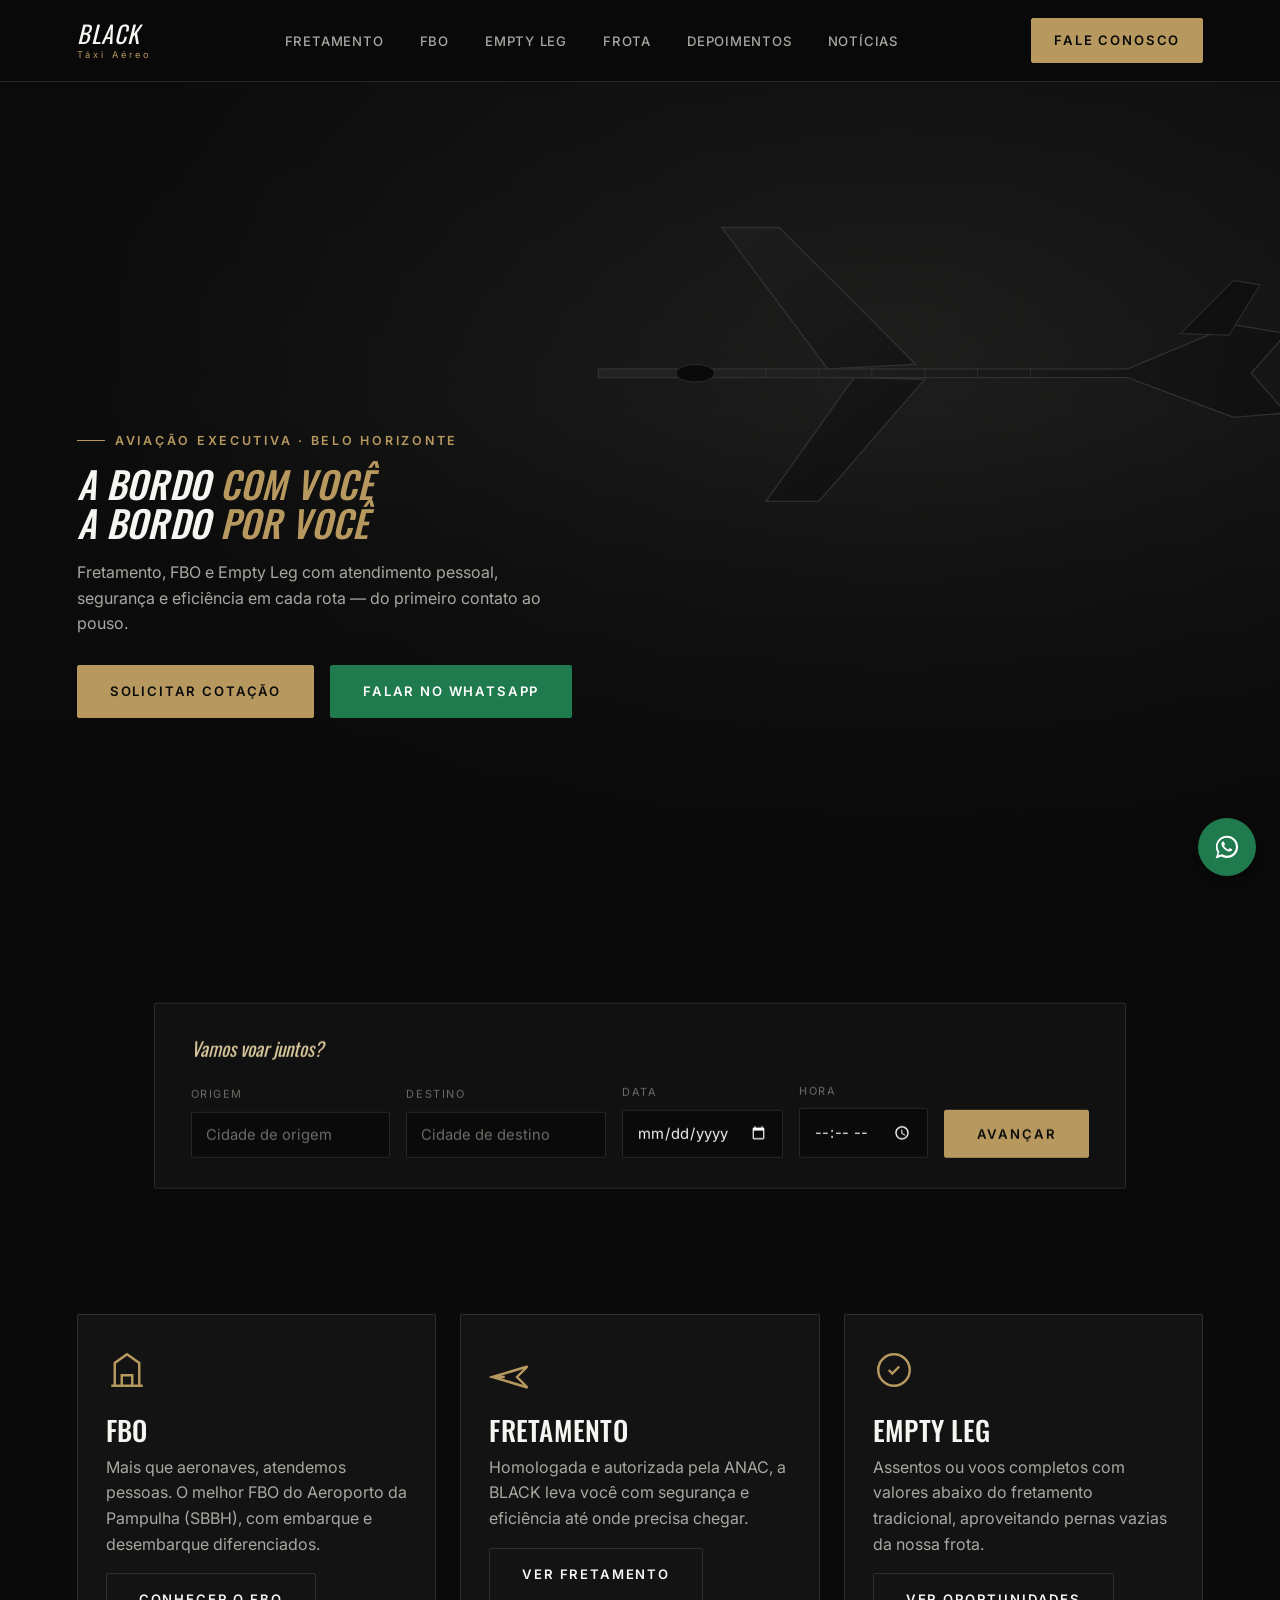
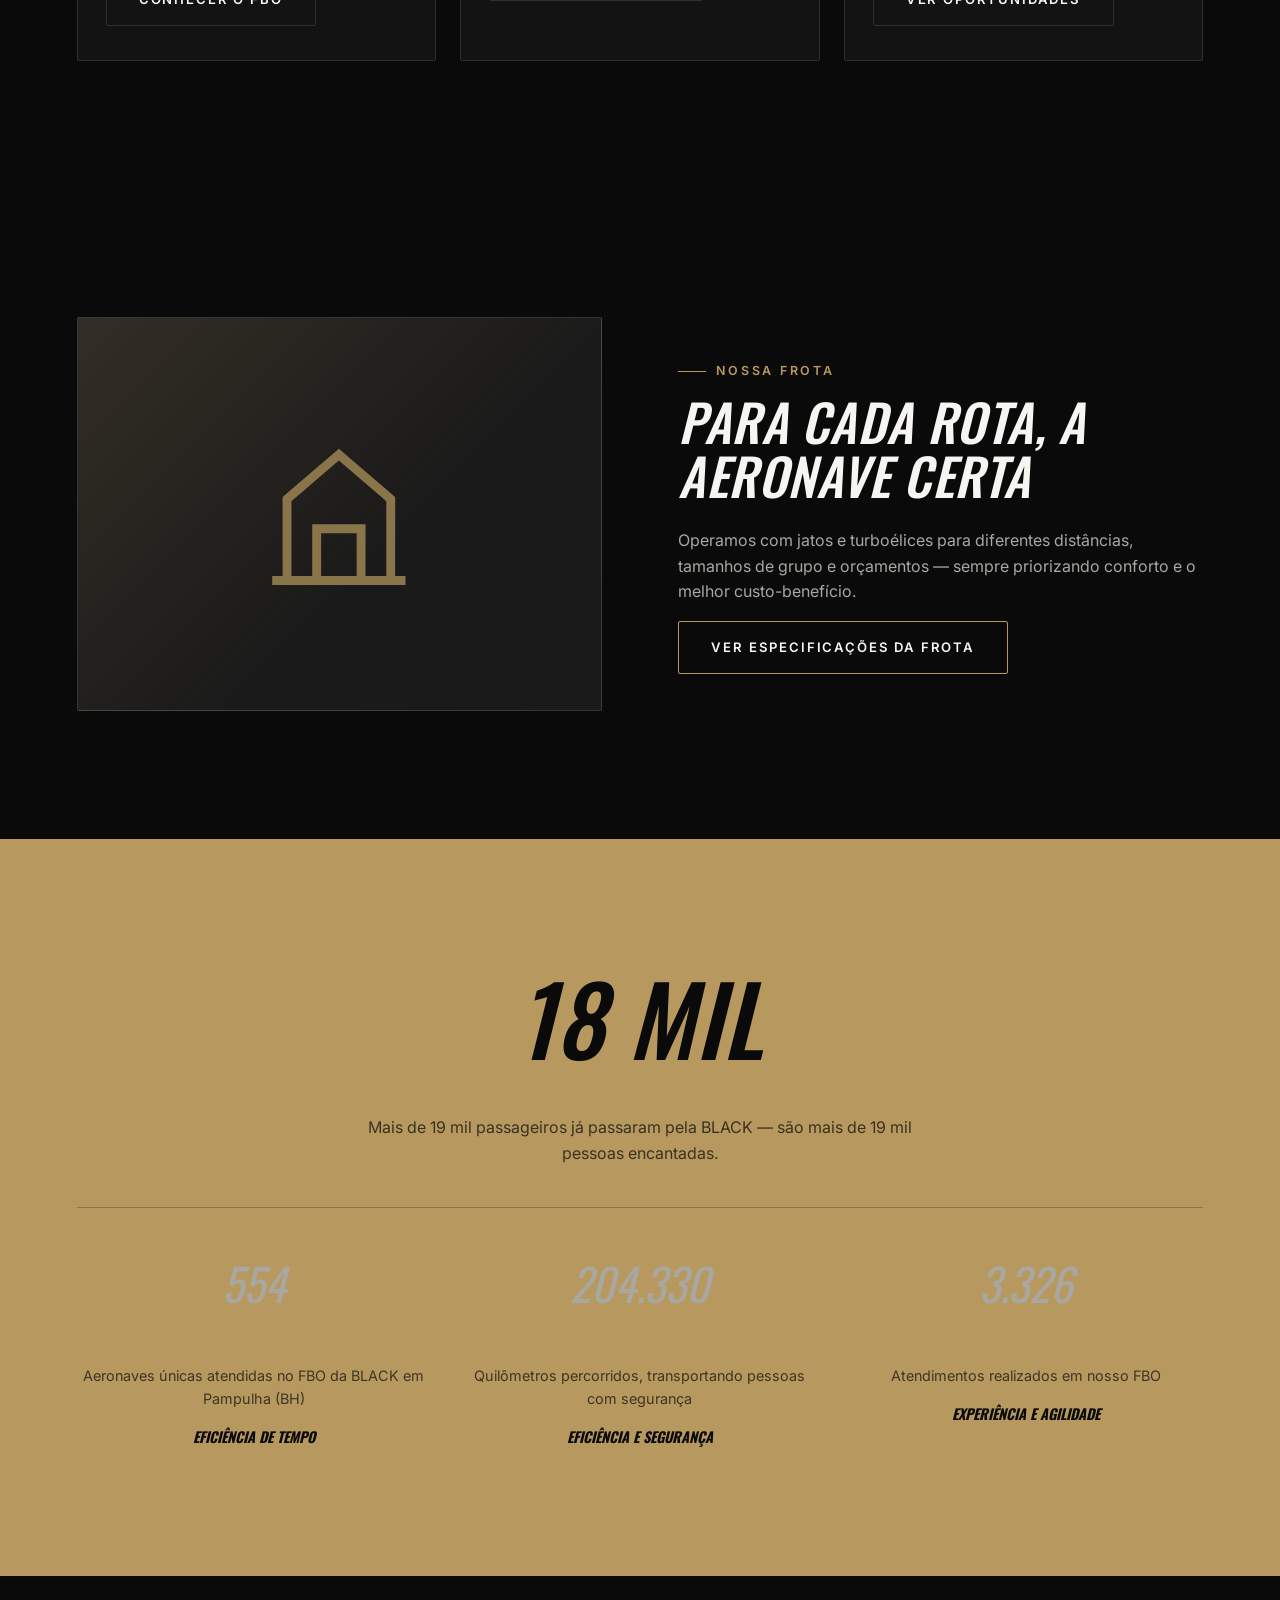
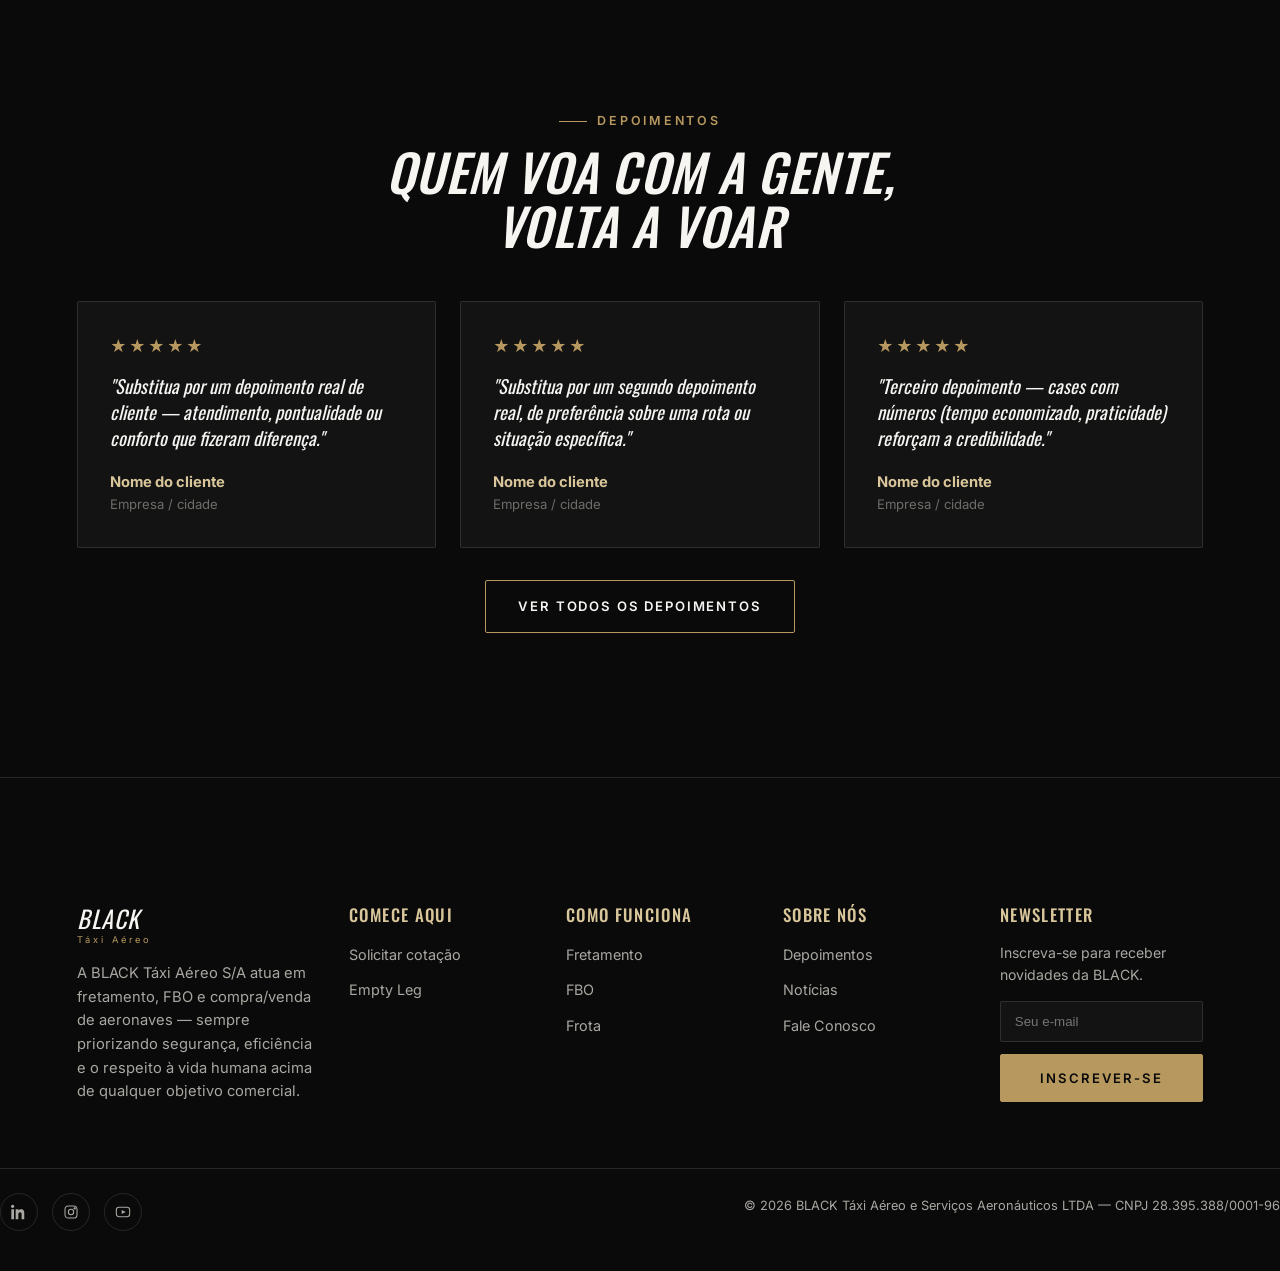
==== github/index.html @ 98934df7 "Add files via upload" ====
<!DOCTYPE html>
<html lang="pt-BR">
<head>
<meta charset="UTF-8">
<meta name="viewport" content="width=device-width, initial-scale=1, viewport-fit=cover">
<title>BLACK Táxi Aéreo | Fretamento executivo, FBO e Empty Leg em BH</title>
<meta name="description" content="A bordo com você, por você. Fretamento de aeronaves executivas, FBO no Aeroporto da Pampulha e voos Empty Leg com a BLACK Táxi Aéreo.">
<link rel="preconnect" href="https://fonts.googleapis.com">
<link rel="preconnect" href="https://fonts.gstatic.com" crossorigin>
<link href="https://fonts.googleapis.com/css2?family=Oswald:ital,wght@0,400;0,500;0,600;1,500;1,600&family=Inter:wght@400;500;600;700&display=swap" rel="stylesheet">
<link rel="icon" href="data:image/svg+xml,%3Csvg xmlns=%27http://www.w3.org/2000/svg%27 viewBox=%270 0 100 100%27%3E%3Crect width=%27100%27 height=%27100%27 fill=%27%230a0a0a%27/%3E%3Ctext x=%2750%27 y=%2766%27 font-family=%27Georgia,serif%27 font-style=%27italic%27 font-size=%2760%27 fill=%27%23b7995f%27 text-anchor=%27middle%27%3EB%3C/text%3E%3C/svg%3E">
<link rel="stylesheet" href="css/style.css">
</head>
<body>

<header class="site-header">
  <nav class="nav container">
    <a href="index.html" class="logo">BLACK<small>Táxi Aéreo</small></a>
    <ul class="nav-links">
      <li><a href="fretamento.html">Fretamento</a></li>
      <li><a href="fbo.html">FBO</a></li>
      <li><a href="empty-leg.html">Empty Leg</a></li>
      <li><a href="frota.html">Frota</a></li>
      <li><a href="depoimentos.html">Depoimentos</a></li>
      <li><a href="noticias.html">Notícias</a></li>
    </ul>
    <div class="nav-cta">
      <a href="fale-conosco.html" class="btn btn-solid">Fale Conosco</a>
      <button class="nav-toggle" aria-label="Abrir menu" aria-expanded="false">
        <span></span><span></span><span></span>
      </button>
    </div>
  </nav>
</header>

<div class="mobile-drawer">
  <a href="fretamento.html">Fretamento</a>
  <a href="fbo.html">FBO</a>
  <a href="empty-leg.html">Empty Leg</a>
  <a href="frota.html">Frota</a>
  <a href="depoimentos.html">Depoimentos</a>
  <a href="noticias.html">Notícias</a>
  <a href="fale-conosco.html" class="btn btn-solid">Fale Conosco</a>
</div>

<main>

  <section class="hero">
    <img src="assets/img/plane-silhouette.svg" class="hero-plane" alt="">
    <div class="hero-inner container">
      <p class="eyebrow">Aviação executiva · Belo Horizonte</p>
      <h1 class="hero-tag">A bordo <span class="accent">com você</span><br>A bordo <span class="accent">por você</span></h1>
      <p class="hero-sub">Fretamento, FBO e Empty Leg com atendimento pessoal, segurança e eficiência em cada rota — do primeiro contato ao pouso.</p>
      <div class="hero-actions">
        <a href="fale-conosco.html" class="btn btn-solid">Solicitar cotação</a>
        <a href="https://wa.me/553141416681" class="btn btn-whatsapp" target="_blank" rel="noopener">Falar no WhatsApp</a>
      </div>
    </div>
  </section>

  <div class="container">
    <form class="booking booking-form">
      <p class="booking-title">Vamos voar juntos?</p>
      <div class="booking-grid">
        <div class="field">
          <label for="origem">Origem</label>
          <input type="text" id="origem" name="origem" placeholder="Cidade de origem" required>
        </div>
        <div class="field">
          <label for="destino">Destino</label>
          <input type="text" id="destino" name="destino" placeholder="Cidade de destino" required>
        </div>
        <div class="field">
          <label for="data">Data</label>
          <input type="date" id="data" name="data" required>
        </div>
        <div class="field">
          <label for="hora">Hora</label>
          <input type="time" id="hora" name="hora" required>
        </div>
        <button type="submit" class="btn btn-solid">Avançar</button>
      </div>
    </form>
  </div>
  <div class="hero-spacer"></div>

  <section>
    <div class="container">
      <div class="grid-3">
        <div class="card">
          <svg class="icon" viewBox="0 0 24 24" fill="none" stroke="currentColor" stroke-width="1.4"><path d="M3 21h18M5 21V8l7-5 7 5v13M9 21v-6h6v6"/></svg>
          <h3>FBO</h3>
          <p>Mais que aeronaves, atendemos pessoas. O melhor FBO do Aeroporto da Pampulha (SBBH), com embarque e desembarque diferenciados.</p>
          <a href="fbo.html" class="btn btn-ghost">Conhecer o FBO</a>
        </div>
        <div class="card">
          <svg class="icon" viewBox="0 0 24 24" fill="none" stroke="currentColor" stroke-width="1.4"><path d="M2 16l20-6-6 6 6 6-20-6zm0 0l7 0"/></svg>
          <h3>Fretamento</h3>
          <p>Homologada e autorizada pela ANAC, a BLACK leva você com segurança e eficiência até onde precisa chegar.</p>
          <a href="fretamento.html" class="btn btn-ghost">Ver fretamento</a>
        </div>
        <div class="card">
          <svg class="icon" viewBox="0 0 24 24" fill="none" stroke="currentColor" stroke-width="1.4"><circle cx="12" cy="12" r="9"/><path d="M9 12l2 2 4-4"/></svg>
          <h3>Empty Leg</h3>
          <p>Assentos ou voos completos com valores abaixo do fretamento tradicional, aproveitando pernas vazias da nossa frota.</p>
          <a href="empty-leg.html" class="btn btn-ghost">Ver oportunidades</a>
        </div>
      </div>
    </div>
  </section>

  <section>
    <div class="container split">
      <div class="media-frame">
        <svg viewBox="0 0 24 24" fill="none" stroke="currentColor" stroke-width="1.2"><path d="M3 21h18M5 21V10l7-6 7 6v11M9 21v-7h6v7"/></svg>
      </div>
      <div>
        <p class="eyebrow">Nossa frota</p>
        <h2>Para cada rota, a aeronave certa</h2>
        <p>Operamos com jatos e turboélices para diferentes distâncias, tamanhos de grupo e orçamentos — sempre priorizando conforto e o melhor custo-benefício.</p>
        <a href="frota.html" class="btn btn-outline">Ver especificações da frota</a>
      </div>
    </div>
  </section>

  <section class="stats-band">
    <div class="container">
      <div class="stats-headline">
        <h2 class="num"><span data-count="19">0</span> MIL</h2>
        <p>Mais de 19 mil passageiros já passaram pela BLACK — são mais de 19 mil pessoas encantadas.</p>
      </div>
      <div class="stats-divider"></div>
      <div class="stats-grid">
        <div class="stat">
          <p class="num"><span data-count="637">0</span></p>
          <p class="label">Aeronaves únicas atendidas no FBO da BLACK em Pampulha (BH)</p>
          <span class="tag">Eficiência de tempo</span>
        </div>
        <div class="stat">
          <p class="num"><span data-count="234786">0</span></p>
          <p class="label">Quilômetros percorridos, transportando pessoas com segurança</p>
          <span class="tag">Eficiência e segurança</span>
        </div>
        <div class="stat">
          <p class="num"><span data-count="3822">0</span></p>
          <p class="label">Atendimentos realizados em nosso FBO</p>
          <span class="tag">Experiência e agilidade</span>
        </div>
      </div>
    </div>
  </section>

  <section>
    <div class="container">
      <div class="section-head center">
        <p class="eyebrow" style="justify-content:center">Depoimentos</p>
        <h2>Quem voa com a gente, volta a voar</h2>
      </div>
      <div class="grid-3">
        <div class="testimonial">
          <div class="stars">★★★★★</div>
          <blockquote>"Substitua por um depoimento real de cliente — atendimento, pontualidade ou conforto que fizeram diferença."</blockquote>
          <div class="who"><strong>Nome do cliente</strong>Empresa / cidade</div>
        </div>
        <div class="testimonial">
          <div class="stars">★★★★★</div>
          <blockquote>"Substitua por um segundo depoimento real, de preferência sobre uma rota ou situação específica."</blockquote>
          <div class="who"><strong>Nome do cliente</strong>Empresa / cidade</div>
        </div>
        <div class="testimonial">
          <div class="stars">★★★★★</div>
          <blockquote>"Terceiro depoimento — cases com números (tempo economizado, praticidade) reforçam a credibilidade."</blockquote>
          <div class="who"><strong>Nome do cliente</strong>Empresa / cidade</div>
        </div>
      </div>
      <p class="center" style="margin-top:32px">
        <a href="depoimentos.html" class="btn btn-outline">Ver todos os depoimentos</a>
      </p>
    </div>
  </section>

</main>

<footer class="site-footer">
  <div class="container footer-top">
    <div class="footer-about">
      <a href="index.html" class="logo">BLACK<small>Táxi Aéreo</small></a>
      <p style="margin-top:18px">A BLACK Táxi Aéreo S/A atua em fretamento, FBO e compra/venda de aeronaves — sempre priorizando segurança, eficiência e o respeito à vida humana acima de qualquer objetivo comercial.</p>
    </div>
    <div>
      <h4>Comece aqui</h4>
      <ul>
        <li><a href="fale-conosco.html">Solicitar cotação</a></li>
        <li><a href="empty-leg.html">Empty Leg</a></li>
      </ul>
    </div>
    <div>
      <h4>Como funciona</h4>
      <ul>
        <li><a href="fretamento.html">Fretamento</a></li>
        <li><a href="fbo.html">FBO</a></li>
        <li><a href="frota.html">Frota</a></li>
      </ul>
    </div>
    <div>
      <h4>Sobre nós</h4>
      <ul>
        <li><a href="depoimentos.html">Depoimentos</a></li>
        <li><a href="noticias.html">Notícias</a></li>
        <li><a href="fale-conosco.html">Fale Conosco</a></li>
      </ul>
    </div>
    <div class="footer-newsletter">
      <h4>Newsletter</h4>
      <p style="font-size:0.88rem">Inscreva-se para receber novidades da BLACK.</p>
      <form onsubmit="event.preventDefault(); this.reset(); this.querySelector('.form-feedback').hidden=false;">
        <input type="email" placeholder="Seu e-mail" required>
        <button type="submit" class="btn btn-solid" style="width:100%; justify-content:center">Inscrever-se</button>
        <p class="form-feedback form-note" hidden style="margin-top:10px">Recebido! Conecte este formulário a uma ferramenta de e-mail marketing para ativar o envio.</p>
      </form>
    </div>
  </div>
  <div class="container footer-bottom">
    <div class="socials">
      <a href="#" aria-label="LinkedIn" target="_blank" rel="noopener"><svg width="16" height="16" viewBox="0 0 24 24" fill="currentColor"><path d="M4.98 3.5C4.98 4.88 3.87 6 2.5 6S0 4.88 0 3.5 1.12 1 2.5 1 4.98 2.12 4.98 3.5zM.5 8h4V23h-4V8zm7 0h3.8v2.05h.05c.53-1 1.83-2.05 3.77-2.05 4.03 0 4.78 2.65 4.78 6.1V23h-4v-6.85c0-1.63-.03-3.73-2.27-3.73-2.27 0-2.62 1.77-2.62 3.6V23h-4V8z"/></svg></a>
      <a href="#" aria-label="Instagram" target="_blank" rel="noopener"><svg width="16" height="16" viewBox="0 0 24 24" fill="none" stroke="currentColor" stroke-width="1.6"><rect x="3" y="3" width="18" height="18" rx="5"/><circle cx="12" cy="12" r="4"/><circle cx="17.5" cy="6.5" r="1"/></svg></a>
      <a href="#" aria-label="YouTube" target="_blank" rel="noopener"><svg width="16" height="16" viewBox="0 0 24 24" fill="none" stroke="currentColor" stroke-width="1.6"><rect x="2" y="5" width="20" height="14" rx="4"/><path d="M10 9l6 3-6 3z" fill="currentColor" stroke="none"/></svg></a>
    </div>
    <p>© <span data-year>2026</span> BLACK Táxi Aéreo e Serviços Aeronáuticos LTDA — CNPJ 28.395.388/0001-96</p>
  </div>
</footer>

<a href="https://wa.me/553141416681" class="wa-float" target="_blank" rel="noopener" aria-label="Falar no WhatsApp">
  <svg viewBox="0 0 32 32" fill="currentColor"><path d="M16 3C9 3 3.3 8.6 3.3 15.6c0 2.5.7 4.8 1.9 6.8L3 29l6.8-2.1c1.9 1.1 4 1.7 6.2 1.7 7 0 12.7-5.6 12.7-12.6C28.7 8.6 23 3 16 3zm0 22.9c-2 0-3.9-.5-5.5-1.5l-.4-.2-4 1.2 1.2-3.9-.3-.4a10.2 10.2 0 01-1.7-5.5c0-5.7 4.7-10.3 10.5-10.3 5.7 0 10.4 4.6 10.4 10.3 0 5.7-4.7 10.3-10.2 10.3zm5.7-7.6c-.3-.2-1.8-.9-2.1-1-.3-.1-.5-.2-.7.2-.2.3-.8 1-1 1.2-.2.2-.4.2-.7.1-.3-.2-1.4-.5-2.7-1.6-1-.9-1.6-2-1.8-2.3-.2-.3 0-.5.1-.6.1-.1.3-.4.5-.5.2-.2.2-.3.3-.5.1-.2 0-.4 0-.6 0-.2-.7-1.8-1-2.4-.3-.6-.5-.5-.7-.5h-.6c-.2 0-.5.1-.8.4-.3.3-1 1-1 2.5s1.1 2.9 1.2 3.1c.1.2 2.2 3.4 5.3 4.7.7.3 1.3.5 1.7.6.7.2 1.4.2 1.9.1.6-.1 1.8-.7 2-1.4.3-.7.3-1.3.2-1.4-.1-.2-.3-.2-.6-.4z"/></svg>
</a>

<script src="js/main.js"></script>
</body>
</html>
---- github/css/style.css ----
/* ==========================================================================
   BLACK Táxi Aéreo — Design System
   ========================================================================== */

:root {
  /* Cores */
  --black:        #0a0a0a;
  --black-soft:   #131313;
  --black-elev:   #1a1a1a;
  --gold:         #b7995f;
  --gold-light:   #d9c69a;
  --gold-dim:     #8a7449;
  --white:        #f6f5f2;
  --gray:         #a9a7a1;
  --gray-dim:     #6f6d68;
  --line:         rgba(246, 245, 242, 0.12);

  /* Tipografia */
  --font-display: "Oswald", "Arial Narrow", sans-serif;
  --font-body:    "Inter", -apple-system, BlinkMacSystemFont, sans-serif;

  /* Espaçamento */
  --gutter: clamp(20px, 6vw, 96px);
  --section-pad: clamp(64px, 10vw, 140px);
  --radius: 2px;

  color-scheme: dark;
}

* { box-sizing: border-box; }
html { scroll-behavior: smooth; }

body {
  margin: 0;
  background: var(--black);
  color: var(--white);
  font-family: var(--font-body);
  font-size: 16px;
  line-height: 1.6;
  -webkit-font-smoothing: antialiased;
}

img { max-width: 100%; display: block; }
a { color: inherit; text-decoration: none; }

h1, h2, h3, h4 {
  font-family: var(--font-display);
  font-style: italic;
  font-weight: 500;
  text-transform: uppercase;
  letter-spacing: 0.01em;
  line-height: 1.05;
  margin: 0 0 0.5em;
}

h1 { font-size: clamp(2.4rem, 6vw, 4.6rem); }
h2 { font-size: clamp(1.9rem, 4.4vw, 3.2rem); }
h3 { font-size: clamp(1.3rem, 2.4vw, 1.7rem); font-style: normal; }
h4 { font-size: 1.05rem; font-style: normal; letter-spacing: 0.08em; }

p { margin: 0 0 1em; color: var(--gray); }
.lead { font-size: 1.15rem; color: var(--white); }

.eyebrow {
  display: inline-flex;
  align-items: center;
  gap: 10px;
  font-family: var(--font-body);
  font-size: 0.78rem;
  font-weight: 600;
  letter-spacing: 0.22em;
  text-transform: uppercase;
  color: var(--gold);
  margin-bottom: 14px;
}
.eyebrow::before {
  content: "";
  width: 28px;
  height: 1px;
  background: var(--gold);
}

.container {
  width: 100%;
  max-width: 1280px;
  margin: 0 auto;
  padding-left: var(--gutter);
  padding-right: var(--gutter);
}

section { padding: var(--section-pad) 0; }

.section-tight { padding: clamp(40px, 6vw, 80px) 0; }

/* ---------- Botões ---------- */
.btn {
  display: inline-flex;
  align-items: center;
  gap: 10px;
  padding: 15px 32px;
  border: 1px solid var(--gold);
  border-radius: var(--radius);
  font-family: var(--font-body);
  font-size: 0.82rem;
  font-weight: 600;
  letter-spacing: 0.14em;
  text-transform: uppercase;
  cursor: pointer;
  background: transparent;
  color: var(--white);
  transition: background 0.25s ease, color 0.25s ease, border-color 0.25s ease;
  white-space: nowrap;
}
.btn-solid { background: var(--gold); color: var(--black); border-color: var(--gold); }
.btn-solid:hover { background: var(--gold-light); border-color: var(--gold-light); }
.btn-outline:hover { background: var(--gold); color: var(--black); }
.btn-ghost { border-color: var(--line); }
.btn-ghost:hover { border-color: var(--white); }

.btn-whatsapp {
  background: #1f7a4d;
  border-color: #1f7a4d;
  color: #fff;
}
.btn-whatsapp:hover { background: #23924d; border-color: #23924d; }

/* ---------- Header / Nav ---------- */
.site-header {
  position: sticky;
  top: 0;
  z-index: 100;
  background: rgba(10, 10, 10, 0.86);
  backdrop-filter: blur(10px);
  border-bottom: 1px solid var(--line);
}
.nav {
  display: flex;
  align-items: center;
  justify-content: space-between;
  padding: 18px var(--gutter);
}
.logo {
  font-family: var(--font-display);
  font-style: italic;
  font-size: 1.5rem;
  letter-spacing: 0.03em;
  display: flex;
  flex-direction: column;
  line-height: 1;
}
.logo small {
  font-family: var(--font-body);
  font-style: normal;
  font-size: 0.58rem;
  letter-spacing: 0.32em;
  color: var(--gold);
  margin-top: 5px;
}
.nav-links {
  display: flex;
  align-items: center;
  gap: 36px;
  list-style: none;
  margin: 0;
  padding: 0;
}
.nav-links a {
  font-size: 0.82rem;
  font-weight: 500;
  letter-spacing: 0.06em;
  text-transform: uppercase;
  color: var(--gray);
  position: relative;
  padding: 6px 0;
  transition: color 0.2s ease;
}
.nav-links a:hover,
.nav-links a[aria-current="page"] { color: var(--white); }
.nav-links a[aria-current="page"]::after {
  content: "";
  position: absolute;
  left: 0; right: 0; bottom: 0;
  height: 2px;
  background: var(--gold);
}
.nav-cta { display: flex; align-items: center; gap: 18px; }
.nav-cta .btn { padding: 11px 22px; }

.nav-toggle {
  display: none;
  flex-direction: column;
  gap: 5px;
  background: none;
  border: none;
  cursor: pointer;
  padding: 8px;
  z-index: 110;
}
.nav-toggle span {
  width: 24px;
  height: 2px;
  background: var(--white);
  transition: transform 0.25s ease, opacity 0.25s ease;
}
.nav-toggle.is-open span:nth-child(1) { transform: translateY(7px) rotate(45deg); }
.nav-toggle.is-open span:nth-child(2) { opacity: 0; }
.nav-toggle.is-open span:nth-child(3) { transform: translateY(-7px) rotate(-45deg); }

/* ---------- Hero ---------- */
.hero {
  position: relative;
  min-height: 92vh;
  display: flex;
  align-items: flex-end;
  overflow: hidden;
  background:
    linear-gradient(180deg, rgba(10,10,10,0.55) 0%, rgba(10,10,10,0.35) 40%, rgba(10,10,10,0.96) 100%),
    radial-gradient(ellipse at 70% 30%, #2a2a28 0%, #0d0d0d 65%);
}
.hero-plane {
  position: absolute;
  right: -6%;
  top: 8%;
  width: 62%;
  max-width: 900px;
  opacity: 0.9;
  filter: grayscale(1) contrast(1.05);
}
.hero-inner {
  position: relative;
  z-index: 2;
  padding: 0 var(--gutter) 64px;
  width: 100%;
}
.hero-tag {
  font-family: var(--font-display);
  font-style: italic;
  font-size: clamp(1.5rem, 3.4vw, 2.3rem);
  color: var(--white);
  text-transform: uppercase;
  margin-bottom: 6px;
}
.hero-tag .accent { color: var(--gold); }
.hero-sub { max-width: 480px; color: var(--gray); margin-top: 18px; }
.hero-actions { display: flex; gap: 16px; margin-top: 28px; flex-wrap: wrap; }

.hero.hero-page {
  min-height: 46vh;
  align-items: center;
}
.hero.hero-page .hero-inner { padding-bottom: 0; }

/* ---------- Booking widget ---------- */
.booking {
  position: relative;
  z-index: 3;
  margin: 0 var(--gutter);
  transform: translateY(50%);
  background: rgba(19, 19, 19, 0.92);
  border: 1px solid var(--line);
  backdrop-filter: blur(6px);
  border-radius: var(--radius);
  padding: 30px clamp(20px, 3vw, 36px);
}
.booking-title {
  font-family: var(--font-display);
  font-style: italic;
  font-size: 1.2rem;
  margin-bottom: 18px;
  color: var(--gold-light);
}
.booking-grid {
  display: grid;
  grid-template-columns: 1.3fr 1.3fr 1fr 0.8fr auto;
  gap: 16px;
  align-items: end;
}
.field { display: flex; flex-direction: column; gap: 8px; }
.field label {
  font-size: 0.68rem;
  letter-spacing: 0.14em;
  text-transform: uppercase;
  color: var(--gray-dim);
}
.field input, .field select, .field textarea {
  background: var(--black);
  border: 1px solid var(--line);
  border-radius: var(--radius);
  padding: 13px 14px;
  color: var(--white);
  font-family: var(--font-body);
  font-size: 0.92rem;
  width: 100%;
}
.field input:focus, .field select:focus, .field textarea:focus {
  outline: none;
  border-color: var(--gold);
}
.field input::placeholder { color: var(--gray-dim); }

/* spacer to compensate booking widget overlap */
.hero-spacer { height: 90px; }

/* ---------- Stats ---------- */
.stats-band {
  background: var(--gold);
  color: var(--black);
  padding: var(--section-pad) 0;
}
.stats-headline {
  text-align: center;
  margin-bottom: 12px;
}
.stats-headline .num { font-size: clamp(3rem, 9vw, 6rem); }
.stats-headline p { color: rgba(10,10,10,0.72); max-width: 560px; margin: 0 auto; }
.stats-sub { text-align: center; }
.stats-divider {
  height: 1px;
  background: rgba(10, 10, 10, 0.25);
  max-width: 1280px;
  margin: 40px auto;
}
.stats-grid {
  display: grid;
  grid-template-columns: repeat(3, 1fr);
  gap: 32px;
  text-align: center;
}
.stat .num {
  font-family: var(--font-display);
  font-style: italic;
  font-size: clamp(2rem, 4vw, 2.8rem);
}
.stat .label { font-size: 0.9rem; color: rgba(10,10,10,0.7); }
.stat .tag {
  display: block;
  margin-top: 6px;
  font-weight: 700;
  font-style: italic;
  font-family: var(--font-display);
  text-transform: uppercase;
  font-size: 0.9rem;
}

/* ---------- Cards ---------- */
.grid-3 { display: grid; grid-template-columns: repeat(3, 1fr); gap: 24px; }
.grid-2 { display: grid; grid-template-columns: repeat(2, 1fr); gap: 24px; }

.card {
  border: 1px solid var(--line);
  border-radius: var(--radius);
  padding: 34px 28px;
  background: var(--black-soft);
  transition: border-color 0.25s ease, transform 0.25s ease;
}
.card:hover { border-color: var(--gold-dim); transform: translateY(-3px); }
.card .icon { width: 42px; height: 42px; margin-bottom: 18px; color: var(--gold); }
.card h3 { margin-bottom: 10px; text-transform: uppercase; }

.split {
  display: grid;
  grid-template-columns: 1fr 1fr;
  gap: clamp(30px, 6vw, 80px);
  align-items: center;
}
.split img, .split .media {
  border-radius: var(--radius);
  aspect-ratio: 4/3;
  object-fit: cover;
  width: 100%;
}

.media-frame {
  width: 100%;
  aspect-ratio: 4/3;
  border-radius: var(--radius);
  background:
    linear-gradient(135deg, rgba(183,153,95,0.16), transparent 60%),
    var(--black-elev);
  border: 1px solid var(--line);
  display: flex;
  align-items: center;
  justify-content: center;
  color: var(--gold-dim);
}
.media-frame svg { width: 34%; }

/* ---------- Fleet ---------- */
.fleet-card {
  border: 1px solid var(--line);
  border-radius: var(--radius);
  overflow: hidden;
  background: var(--black-soft);
}
.fleet-card .media-frame { aspect-ratio: 16/9; border-radius: 0; border: none; border-bottom: 1px solid var(--line); }
.fleet-card .body { padding: 26px; }
.fleet-specs {
  display: grid;
  grid-template-columns: repeat(2, 1fr);
  gap: 10px 18px;
  margin-top: 16px;
  padding-top: 16px;
  border-top: 1px solid var(--line);
}
.fleet-specs div { font-size: 0.82rem; }
.fleet-specs strong { display: block; color: var(--gold-light); font-size: 0.68rem; letter-spacing: 0.1em; text-transform: uppercase; margin-bottom: 3px; }

/* ---------- Testimonials ---------- */
.testimonial {
  border: 1px solid var(--line);
  border-radius: var(--radius);
  padding: 32px;
  background: var(--black-soft);
  display: flex;
  flex-direction: column;
  height: 100%;
}
.testimonial .stars { color: var(--gold); letter-spacing: 2px; margin-bottom: 14px; }
.testimonial blockquote {
  margin: 0 0 20px;
  font-family: var(--font-display);
  font-style: italic;
  font-size: 1.15rem;
  color: var(--white);
  line-height: 1.4;
}
.testimonial .who { margin-top: auto; font-size: 0.82rem; color: var(--gray-dim); }
.testimonial .who strong { color: var(--gold-light); display: block; font-family: var(--font-body); font-size: 0.92rem; }

/* ---------- News / empty state ---------- */
.news-card {
  border: 1px solid var(--line);
  border-radius: var(--radius);
  overflow: hidden;
  background: var(--black-soft);
}
.news-card .media-frame { aspect-ratio: 16/10; border-radius: 0; border: none; border-bottom: 1px solid var(--line); }
.news-card .body { padding: 22px; }
.news-date { font-size: 0.72rem; letter-spacing: 0.1em; text-transform: uppercase; color: var(--gold-dim); }

.empty-state {
  border: 1px dashed var(--line);
  border-radius: var(--radius);
  padding: 64px 32px;
  text-align: center;
  color: var(--gray);
}
.empty-state .icon { width: 46px; height: 46px; margin: 0 auto 18px; color: var(--gold-dim); }

/* ---------- Contact ---------- */
.contact-grid {
  display: grid;
  grid-template-columns: 0.9fr 1.1fr;
  gap: clamp(30px, 5vw, 70px);
}
.contact-info dl { margin: 28px 0; }
.contact-info dt {
  font-size: 0.72rem; letter-spacing: 0.12em; text-transform: uppercase; color: var(--gold-dim);
  margin-top: 20px;
}
.contact-info dd { margin: 6px 0 0; color: var(--white); }
.contact-info dd + dt { margin-top: 20px; }
.map-frame {
  width: 100%;
  aspect-ratio: 16/9;
  border: 1px solid var(--line);
  border-radius: var(--radius);
  filter: grayscale(0.4) invert(0.92) contrast(0.9);
}
form.contact-form { display: grid; gap: 18px; }
.form-row { display: grid; grid-template-columns: 1fr 1fr; gap: 18px; }
.form-note { font-size: 0.78rem; color: var(--gray-dim); }

/* ---------- Footer ---------- */
.site-footer { border-top: 1px solid var(--line); padding-top: var(--section-pad); }
.footer-top {
  display: grid;
  grid-template-columns: 1.3fr 1fr 1fr 1fr 1.1fr;
  gap: 32px;
  padding-bottom: 50px;
}
.footer-top h4 { color: var(--gold-light); margin-bottom: 18px; }
.footer-top ul { list-style: none; margin: 0; padding: 0; display: grid; gap: 10px; }
.footer-top ul a { color: var(--gray); font-size: 0.9rem; }
.footer-top ul a:hover { color: var(--white); }
.footer-about p { font-size: 0.92rem; }
.footer-newsletter input {
  width: 100%; margin-bottom: 12px;
  background: var(--black-soft); border: 1px solid var(--line); border-radius: var(--radius);
  padding: 12px 14px; color: var(--white);
}
.footer-bottom {
  border-top: 1px solid var(--line);
  padding: 24px 0 40px;
  display: flex;
  justify-content: space-between;
  align-items: center;
  flex-wrap: wrap;
  gap: 16px;
  font-size: 0.8rem;
  color: var(--gray-dim);
}
.socials { display: flex; gap: 14px; }
.socials a {
  width: 38px; height: 38px;
  border: 1px solid var(--line);
  border-radius: 50%;
  display: flex; align-items: center; justify-content: center;
  color: var(--gray);
  transition: border-color 0.2s ease, color 0.2s ease;
}
.socials a:hover { border-color: var(--gold); color: var(--gold); }

/* ---------- WhatsApp floating button ---------- */
.wa-float {
  position: fixed;
  right: 24px;
  bottom: 24px;
  z-index: 200;
  width: 58px; height: 58px;
  border-radius: 50%;
  background: #1f7a4d;
  display: flex; align-items: center; justify-content: center;
  box-shadow: 0 8px 24px rgba(0,0,0,0.4);
  color: #fff;
  transition: transform 0.2s ease;
}
.wa-float:hover { transform: scale(1.06); }
.wa-float svg { width: 28px; height: 28px; }

/* ---------- Utilities ---------- */
.center { text-align: center; }
.mt-0 { margin-top: 0; }
.max-560 { max-width: 560px; }
.max-680 { max-width: 680px; }
.section-head { max-width: 640px; margin-bottom: 48px; }
.section-head.center { margin-left: auto; margin-right: auto; }

/* ---------- Responsive ---------- */
@media (max-width: 980px) {
  .nav-links, .nav-cta .btn.btn-outline { display: none; }
  .nav-toggle { display: flex; }
  .nav-cta { gap: 0; }

  .booking-grid { grid-template-columns: 1fr 1fr; }
  .booking-grid .field:nth-child(5) { grid-column: 1 / -1; }

  .grid-3, .stats-grid, .footer-top { grid-template-columns: 1fr; }
  .grid-2, .split, .contact-grid, .form-row { grid-template-columns: 1fr; }
  .split { gap: 32px; }
  .split .media-order-first { order: -1; }

  .hero { flex-direction: column; }
  .hero-plane { position: relative; width: 100%; right: 0; top: 0; opacity: 0.5; margin-bottom: 20px; }
  .hero, .hero.hero-page { min-height: auto; padding-top: 40px; }
  .hero-inner { padding-bottom: 40px; width: 100%; }
  .booking { transform: translateY(30px); margin: 0 16px; }
  .hero-spacer { height: 60px; }

  .footer-top { gap: 40px; }
}

@media (max-width: 640px) {
  .nav { padding: 16px var(--gutter); }
  .booking-grid { grid-template-columns: 1fr; }
  section { padding: 56px 0; }
}

/* ---------- Mobile nav drawer ---------- */
.mobile-drawer {
  position: fixed;
  inset: 0;
  background: var(--black);
  z-index: 105;
  display: flex;
  flex-direction: column;
  align-items: center;
  justify-content: center;
  gap: 30px;
  opacity: 0;
  visibility: hidden;
  transform: translateY(-12px);
  transition: opacity 0.25s ease, transform 0.25s ease, visibility 0.25s;
}
.mobile-drawer.is-open {
  opacity: 1;
  visibility: visible;
  transform: translateY(0);
}
.mobile-drawer a {
  font-family: var(--font-display);
  font-style: italic;
  font-size: 1.6rem;
  text-transform: uppercase;
  color: var(--white);
}
.mobile-drawer a[aria-current="page"] { color: var(--gold); }
.mobile-drawer .btn { margin-top: 10px; }
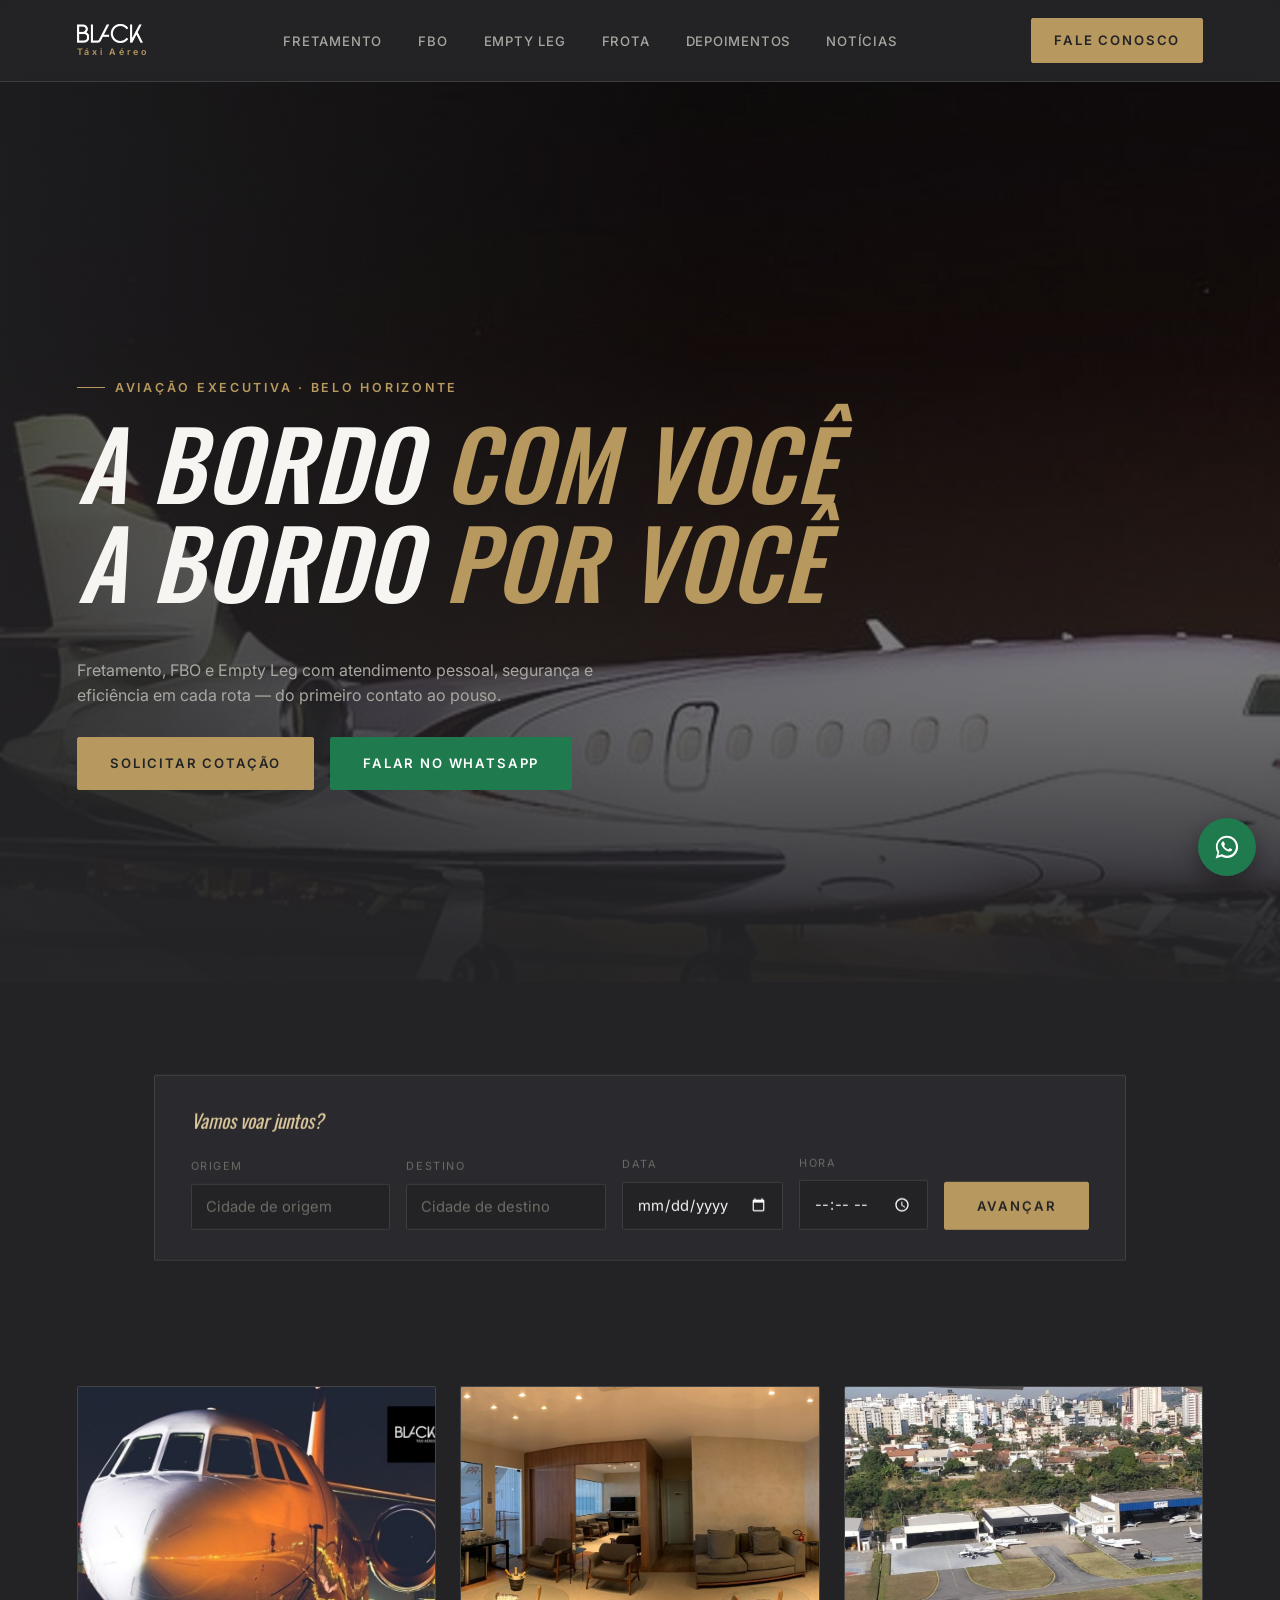
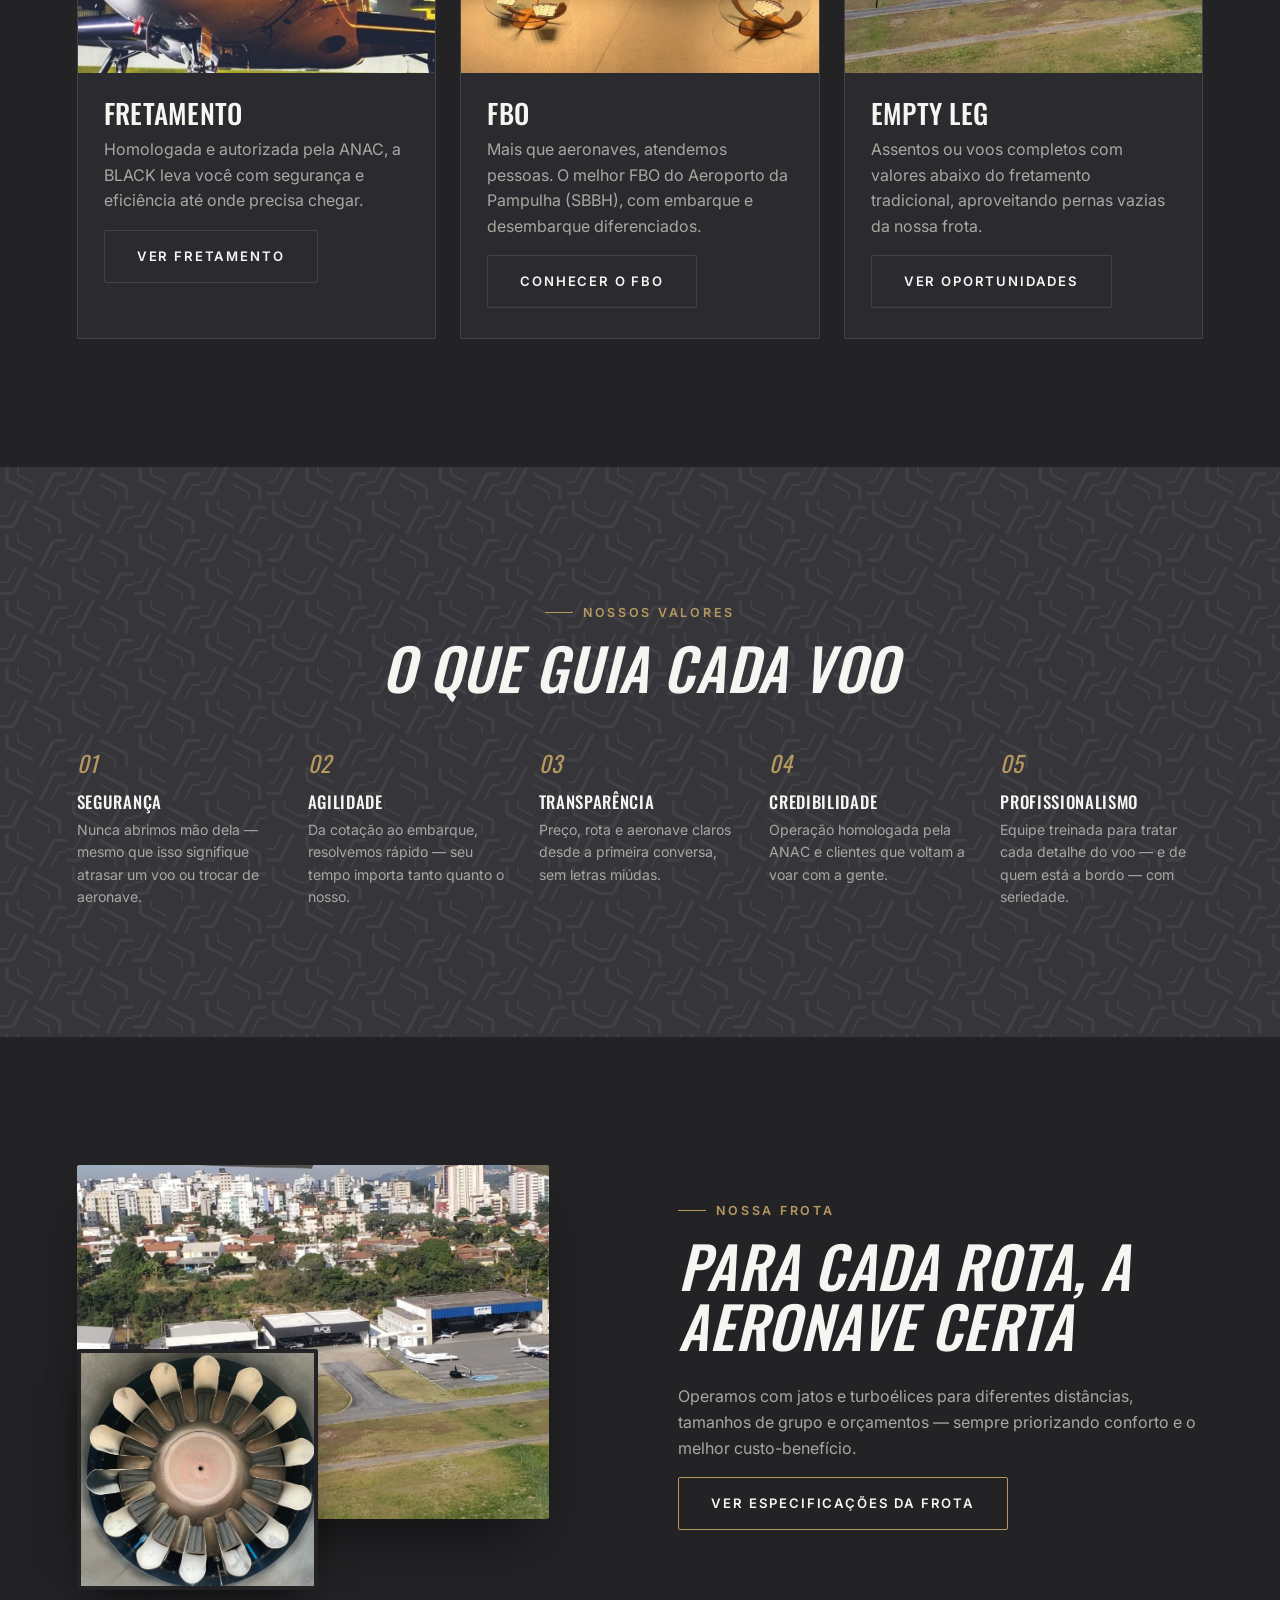
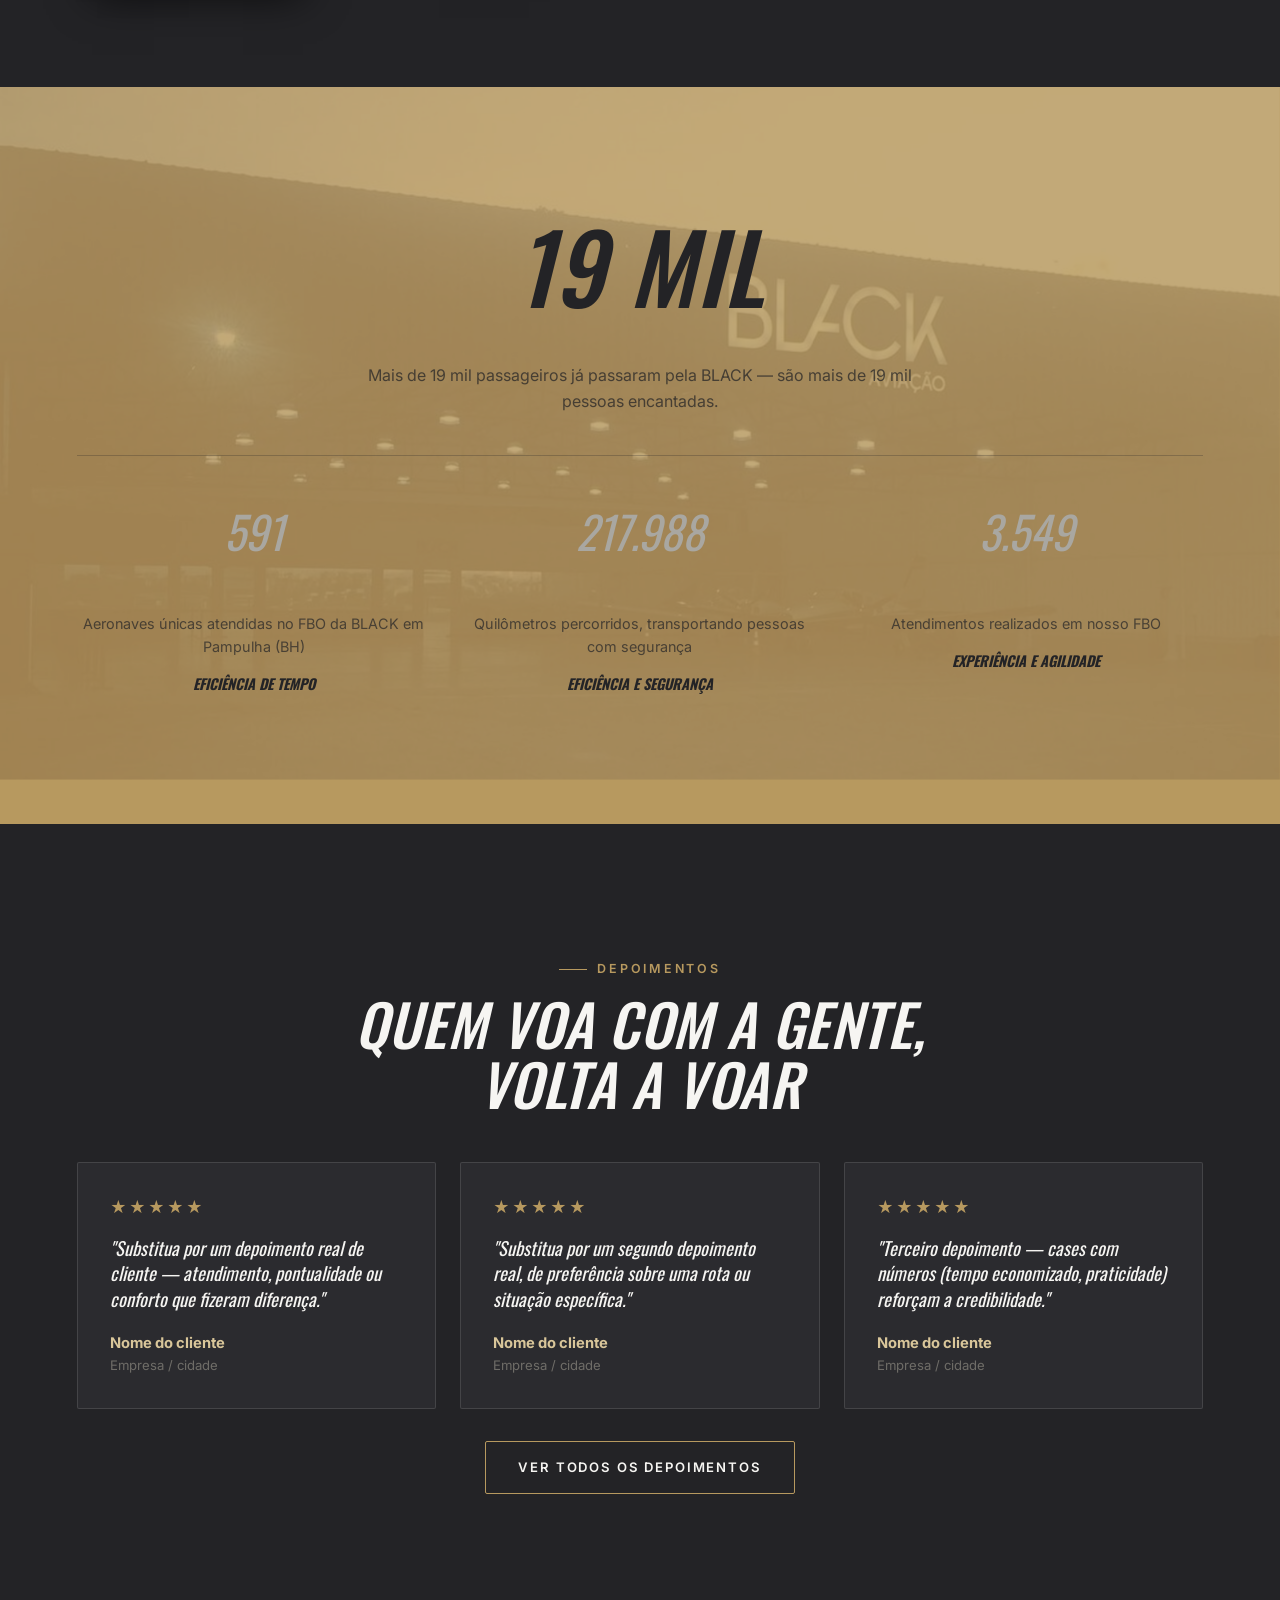
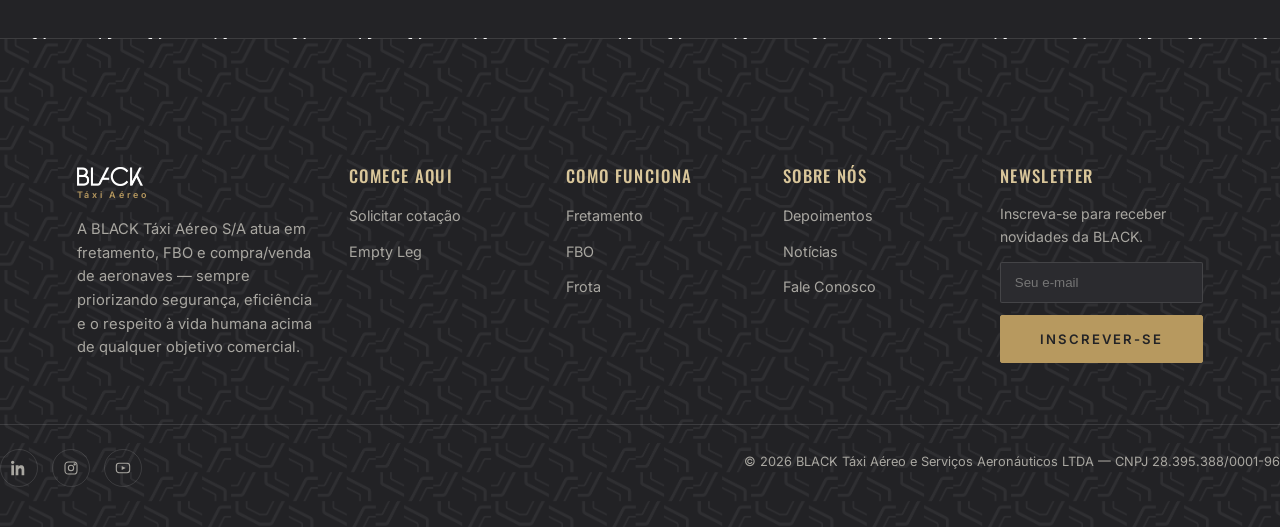
==== commit d6986bea: "versao-2 s" ====
--- a/github/index.html
+++ b/github/index.html
@@ -7,7 +7,7 @@
 <meta name="description" content="A bordo com você, por você. Fretamento de aeronaves executivas, FBO no Aeroporto da Pampulha e voos Empty Leg com a BLACK Táxi Aéreo.">
 <link rel="preconnect" href="https://fonts.googleapis.com">
 <link rel="preconnect" href="https://fonts.gstatic.com" crossorigin>
-<link href="https://fonts.googleapis.com/css2?family=Oswald:ital,wght@0,400;0,500;0,600;1,500;1,600&family=Inter:wght@400;500;600;700&display=swap" rel="stylesheet">
+<link href="https://fonts.googleapis.com/css2?family=Oswald:ital,wght@0,400;0,500;0,600;1,500;1,600&family=Inter:wght@400;500;600;700&family=Poppins:wght@700;800&display=swap" rel="stylesheet">
 <link rel="icon" href="data:image/svg+xml,%3Csvg xmlns=%27http://www.w3.org/2000/svg%27 viewBox=%270 0 100 100%27%3E%3Crect width=%27100%27 height=%27100%27 fill=%27%230a0a0a%27/%3E%3Ctext x=%2750%27 y=%2766%27 font-family=%27Georgia,serif%27 font-style=%27italic%27 font-size=%2760%27 fill=%27%23b7995f%27 text-anchor=%27middle%27%3EB%3C/text%3E%3C/svg%3E">
 <link rel="stylesheet" href="css/style.css">
 </head>
@@ -15,7 +15,7 @@
 
 <header class="site-header">
   <nav class="nav container">
-    <a href="index.html" class="logo">BLACK<small>Táxi Aéreo</small></a>
+    <a href="index.html" class="logo"><img src="assets/img/black-logo.png" alt="BLACK" class="logo-img"><span class="logo-sub">Táxi Aéreo</span></a>
     <ul class="nav-links">
       <li><a href="fretamento.html">Fretamento</a></li>
       <li><a href="fbo.html">FBO</a></li>
@@ -45,12 +45,11 @@
 
 <main>
 
-  <section class="hero">
-    <img src="assets/img/plane-silhouette.svg" class="hero-plane" alt="">
+  <section class="hero hero-photo" style="background-image:url('assets/img/fotos/hero-jato-noite.jpg')">
     <div class="hero-inner container">
       <p class="eyebrow">Aviação executiva · Belo Horizonte</p>
-      <h1 class="hero-tag">A bordo <span class="accent">com você</span><br>A bordo <span class="accent">por você</span></h1>
-      <p class="hero-sub">Fretamento, FBO e Empty Leg com atendimento pessoal, segurança e eficiência em cada rota — do primeiro contato ao pouso.</p>
+      <h1>A bordo <span class="accent">com você</span><br>a bordo <span class="accent">por você</span></h1>
+      <p class="hero-sub max-560">Fretamento, FBO e Empty Leg com atendimento pessoal, segurança e eficiência em cada rota — do primeiro contato ao pouso.</p>
       <div class="hero-actions">
         <a href="fale-conosco.html" class="btn btn-solid">Solicitar cotação</a>
         <a href="https://wa.me/553141416681" class="btn btn-whatsapp" target="_blank" rel="noopener">Falar no WhatsApp</a>
@@ -87,23 +86,72 @@
   <section>
     <div class="container">
       <div class="grid-3">
-        <div class="card">
-          <svg class="icon" viewBox="0 0 24 24" fill="none" stroke="currentColor" stroke-width="1.4"><path d="M3 21h18M5 21V8l7-5 7 5v13M9 21v-6h6v6"/></svg>
-          <h3>FBO</h3>
-          <p>Mais que aeronaves, atendemos pessoas. O melhor FBO do Aeroporto da Pampulha (SBBH), com embarque e desembarque diferenciados.</p>
-          <a href="fbo.html" class="btn btn-ghost">Conhecer o FBO</a>
-        </div>
-        <div class="card">
-          <svg class="icon" viewBox="0 0 24 24" fill="none" stroke="currentColor" stroke-width="1.4"><path d="M2 16l20-6-6 6 6 6-20-6zm0 0l7 0"/></svg>
-          <h3>Fretamento</h3>
-          <p>Homologada e autorizada pela ANAC, a BLACK leva você com segurança e eficiência até onde precisa chegar.</p>
-          <a href="fretamento.html" class="btn btn-ghost">Ver fretamento</a>
-        </div>
-        <div class="card">
-          <svg class="icon" viewBox="0 0 24 24" fill="none" stroke="currentColor" stroke-width="1.4"><circle cx="12" cy="12" r="9"/><path d="M9 12l2 2 4-4"/></svg>
-          <h3>Empty Leg</h3>
-          <p>Assentos ou voos completos com valores abaixo do fretamento tradicional, aproveitando pernas vazias da nossa frota.</p>
-          <a href="empty-leg.html" class="btn btn-ghost">Ver oportunidades</a>
+        <div class="card card-photo">
+          <div class="card-photo-media">
+            <img src="assets/img/fotos/jato-nariz-por-do-sol.jpg" alt="Jato da BLACK ao pôr do sol, pronto para embarque" loading="lazy">
+          </div>
+          <div class="card-body">
+            <h3>Fretamento</h3>
+            <p>Homologada e autorizada pela ANAC, a BLACK leva você com segurança e eficiência até onde precisa chegar.</p>
+            <a href="fretamento.html" class="btn btn-ghost">Ver fretamento</a>
+          </div>
+        </div>
+        <div class="card card-photo">
+          <div class="card-photo-media">
+            <img src="assets/img/fotos/sala-vip-aberta.jpg" alt="Sala VIP do FBO da BLACK no Aeroporto da Pampulha" loading="lazy">
+          </div>
+          <div class="card-body">
+            <h3>FBO</h3>
+            <p>Mais que aeronaves, atendemos pessoas. O melhor FBO do Aeroporto da Pampulha (SBBH), com embarque e desembarque diferenciados.</p>
+            <a href="fbo.html" class="btn btn-ghost">Conhecer o FBO</a>
+          </div>
+        </div>
+        <div class="card card-photo">
+          <div class="card-photo-media">
+            <img src="assets/img/fotos/patio-aereo.jpg" alt="Aeronaves da BLACK no pátio do Aeroporto da Pampulha" loading="lazy">
+          </div>
+          <div class="card-body">
+            <h3>Empty Leg</h3>
+            <p>Assentos ou voos completos com valores abaixo do fretamento tradicional, aproveitando pernas vazias da nossa frota.</p>
+            <a href="empty-leg.html" class="btn btn-ghost">Ver oportunidades</a>
+          </div>
+        </div>
+      </div>
+    </div>
+  </section>
+
+  <section class="pillars-band">
+    <div class="pillars-bg" style="background-image:url('assets/img/padronagem.png')"></div>
+    <div class="container">
+      <div class="section-head center">
+        <p class="eyebrow" style="justify-content:center">Nossos valores</p>
+        <h2>O que guia cada voo</h2>
+      </div>
+      <div class="pillars-grid">
+        <div class="pillar">
+          <span class="pillar-num">01</span>
+          <h4>Segurança</h4>
+          <p>Nunca abrimos mão dela — mesmo que isso signifique atrasar um voo ou trocar de aeronave.</p>
+        </div>
+        <div class="pillar">
+          <span class="pillar-num">02</span>
+          <h4>Agilidade</h4>
+          <p>Da cotação ao embarque, resolvemos rápido — seu tempo importa tanto quanto o nosso.</p>
+        </div>
+        <div class="pillar">
+          <span class="pillar-num">03</span>
+          <h4>Transparência</h4>
+          <p>Preço, rota e aeronave claros desde a primeira conversa, sem letras miúdas.</p>
+        </div>
+        <div class="pillar">
+          <span class="pillar-num">04</span>
+          <h4>Credibilidade</h4>
+          <p>Operação homologada pela ANAC e clientes que voltam a voar com a gente.</p>
+        </div>
+        <div class="pillar">
+          <span class="pillar-num">05</span>
+          <h4>Profissionalismo</h4>
+          <p>Equipe treinada para tratar cada detalhe do voo — e de quem está a bordo — com seriedade.</p>
         </div>
       </div>
     </div>
@@ -111,8 +159,9 @@
 
   <section>
     <div class="container split">
-      <div class="media-frame">
-        <svg viewBox="0 0 24 24" fill="none" stroke="currentColor" stroke-width="1.2"><path d="M3 21h18M5 21V10l7-6 7 6v11M9 21v-7h6v7"/></svg>
+      <div class="photo-duo">
+        <img src="assets/img/fotos/patio-aereo.jpg" alt="Pátio de aeronaves da BLACK vista do ar, no Aeroporto da Pampulha" class="photo-main" loading="lazy">
+        <img src="assets/img/fotos/turbina-detalhe.jpg" alt="Detalhe da turbina de uma aeronave da frota BLACK" class="photo-accent" loading="lazy">
       </div>
       <div>
         <p class="eyebrow">Nossa frota</p>
@@ -124,6 +173,7 @@
   </section>
 
   <section class="stats-band">
+    <div class="stats-bg" style="background-image:url('assets/img/fotos/hangar-entardecer.jpg')"></div>
     <div class="container">
       <div class="stats-headline">
         <h2 class="num"><span data-count="19">0</span> MIL</h2>
@@ -184,7 +234,7 @@
 <footer class="site-footer">
   <div class="container footer-top">
     <div class="footer-about">
-      <a href="index.html" class="logo">BLACK<small>Táxi Aéreo</small></a>
+      <a href="index.html" class="logo"><img src="assets/img/black-logo.png" alt="BLACK" class="logo-img"><span class="logo-sub">Táxi Aéreo</span></a>
       <p style="margin-top:18px">A BLACK Táxi Aéreo S/A atua em fretamento, FBO e compra/venda de aeronaves — sempre priorizando segurança, eficiência e o respeito à vida humana acima de qualquer objetivo comercial.</p>
     </div>
     <div>
--- a/github/css/style.css
+++ b/github/css/style.css
@@ -4,9 +4,9 @@
 
 :root {
   /* Cores */
-  --black:        #0a0a0a;
-  --black-soft:   #131313;
-  --black-elev:   #1a1a1a;
+  --black:        #232326;
+  --black-soft:   #2b2b2f;
+  --black-elev:   #35353a;
   --gold:         #b7995f;
   --gold-light:   #d9c69a;
   --gold-dim:     #8a7449;
@@ -18,6 +18,10 @@
   /* Tipografia */
   --font-display: "Oswald", "Arial Narrow", sans-serif;
   --font-body:    "Inter", -apple-system, BlinkMacSystemFont, sans-serif;
+  --font-logo:    "Poppins", var(--font-body);
+
+  /* Movimento */
+  --ease-out: cubic-bezier(.16,.84,.44,1);
 
   /* Espaçamento */
   --gutter: clamp(20px, 6vw, 96px);
@@ -53,8 +57,8 @@
   margin: 0 0 0.5em;
 }
 
-h1 { font-size: clamp(2.4rem, 6vw, 4.6rem); }
-h2 { font-size: clamp(1.9rem, 4.4vw, 3.2rem); }
+h1 { font-size: clamp(2.6rem, 7.4vw, 6.2rem); }
+h2 { font-size: clamp(2rem, 4.8vw, 3.6rem); }
 h3 { font-size: clamp(1.3rem, 2.4vw, 1.7rem); font-style: normal; }
 h4 { font-size: 1.05rem; font-style: normal; letter-spacing: 0.08em; }
 
@@ -129,7 +133,7 @@
   position: sticky;
   top: 0;
   z-index: 100;
-  background: rgba(10, 10, 10, 0.86);
+  background: rgba(35, 35, 38, 0.86);
   backdrop-filter: blur(10px);
   border-bottom: 1px solid var(--line);
 }
@@ -140,21 +144,27 @@
   padding: 18px var(--gutter);
 }
 .logo {
-  font-family: var(--font-display);
-  font-style: italic;
-  font-size: 1.5rem;
-  letter-spacing: 0.03em;
+  font-family: var(--font-logo);
   display: flex;
   flex-direction: column;
+  align-items: flex-start;
+  gap: 5px;
   line-height: 1;
 }
-.logo small {
+.logo-img {
+  height: 19px;
+  width: auto;
+  display: block;
+  flex: none;
+}
+.logo-sub {
   font-family: var(--font-body);
   font-style: normal;
-  font-size: 0.58rem;
-  letter-spacing: 0.32em;
+  font-weight: 600;
+  font-size: 0.56rem;
+  letter-spacing: 0.3em;
   color: var(--gold);
-  margin-top: 5px;
+  white-space: nowrap;
 }
 .nav-links {
   display: flex;
@@ -214,8 +224,8 @@
   align-items: flex-end;
   overflow: hidden;
   background:
-    linear-gradient(180deg, rgba(10,10,10,0.55) 0%, rgba(10,10,10,0.35) 40%, rgba(10,10,10,0.96) 100%),
-    radial-gradient(ellipse at 70% 30%, #2a2a28 0%, #0d0d0d 65%);
+    linear-gradient(180deg, rgba(35,35,38,0.55) 0%, rgba(35,35,38,0.35) 40%, rgba(35,35,38,0.96) 100%),
+    radial-gradient(ellipse at 70% 30%, #3d3d3a 0%, #232326 65%);
 }
 .hero-plane {
   position: absolute;
@@ -240,7 +250,7 @@
   text-transform: uppercase;
   margin-bottom: 6px;
 }
-.hero-tag .accent { color: var(--gold); }
+.hero-tag .accent, .accent { color: var(--gold); }
 .hero-sub { max-width: 480px; color: var(--gray); margin-top: 18px; }
 .hero-actions { display: flex; gap: 16px; margin-top: 28px; flex-wrap: wrap; }
 
@@ -249,6 +259,103 @@
   align-items: center;
 }
 .hero.hero-page .hero-inner { padding-bottom: 0; }
+
+/* ---------- Hero cinematográfico (foto real) ---------- */
+.hero-photo {
+  min-height: 100vh;
+  background-size: cover;
+  background-position: center;
+  background-repeat: no-repeat;
+}
+.hero-photo::before {
+  content: "";
+  position: absolute;
+  inset: 0;
+  background:
+    linear-gradient(180deg, rgba(35,35,38,0.15) 0%, rgba(35,35,38,0.1) 30%, rgba(35,35,38,0.94) 96%),
+    linear-gradient(90deg, rgba(35,35,38,0.75) 0%, rgba(35,35,38,0.15) 55%);
+  z-index: 1;
+}
+.hero-photo.hero-page { min-height: 66vh; }
+.hero-photo.hero-page::before {
+  background:
+    linear-gradient(180deg, rgba(35,35,38,0.3) 0%, rgba(35,35,38,0.55) 60%, rgba(35,35,38,0.96) 100%),
+    linear-gradient(90deg, rgba(35,35,38,0.78) 0%, rgba(35,35,38,0.2) 60%);
+}
+.hero-photo .eyebrow { animation: heroFadeUp 0.9s var(--ease-out) both 0.05s; }
+.hero-photo h1 { animation: heroFadeUp 1s var(--ease-out) both 0.16s; }
+.hero-photo .hero-sub { animation: heroFadeUp 1s var(--ease-out) both 0.3s; }
+.hero-photo .hero-actions { animation: heroFadeUp 1s var(--ease-out) both 0.42s; }
+@keyframes heroFadeUp {
+  from { opacity: 0; transform: translateY(22px); }
+  to   { opacity: 1; transform: translateY(0); }
+}
+@media (prefers-reduced-motion: reduce) {
+  .hero-photo .eyebrow, .hero-photo h1, .hero-photo .hero-sub, .hero-photo .hero-actions { animation: none; }
+}
+
+/* ---------- Scroll reveal ---------- */
+.reveal-init {
+  opacity: 0;
+  transform: translateY(30px);
+  transition: opacity 0.9s var(--ease-out), transform 0.9s var(--ease-out);
+}
+.reveal-init.is-visible { opacity: 1; transform: translateY(0); }
+@media (prefers-reduced-motion: reduce) {
+  .reveal-init { opacity: 1; transform: none; transition: none; }
+}
+
+/* ---------- Composições de foto (estilo editorial assimétrico) ---------- */
+.photo-duo {
+  position: relative;
+  width: 100%;
+  aspect-ratio: 4/3;
+}
+.photo-duo img {
+  border-radius: var(--radius);
+  object-fit: cover;
+}
+.photo-duo .photo-main {
+  position: absolute;
+  inset: 0 10% 10% 0;
+  width: 90%;
+  height: 90%;
+  z-index: 1;
+  box-shadow: 0 30px 60px -20px rgba(0,0,0,0.6);
+}
+.photo-duo .photo-accent {
+  position: absolute;
+  left: 0;
+  bottom: -8%;
+  width: 46%;
+  aspect-ratio: 1/1;
+  z-index: 2;
+  border: 4px solid var(--black);
+  box-shadow: 0 20px 40px -15px rgba(0,0,0,0.7);
+}
+.photo-single {
+  width: 100%;
+  aspect-ratio: 4/3;
+  object-fit: cover;
+  border-radius: var(--radius);
+  box-shadow: 0 30px 60px -20px rgba(0,0,0,0.55);
+}
+@media (max-width: 640px) {
+  .photo-duo { aspect-ratio: 1/1; margin-bottom: 20px; }
+}
+
+/* ---------- Parallax de fundo (stats-band) ---------- */
+.stats-band { position: relative; overflow: hidden; }
+.stats-bg {
+  position: absolute;
+  inset: -10% 0;
+  background-size: cover;
+  background-position: center;
+  opacity: 0.16;
+  will-change: transform;
+  z-index: 0;
+}
+.stats-band .container { position: relative; z-index: 1; }
 
 /* ---------- Booking widget ---------- */
 .booking {
@@ -256,7 +363,7 @@
   z-index: 3;
   margin: 0 var(--gutter);
   transform: translateY(50%);
-  background: rgba(19, 19, 19, 0.92);
+  background: rgba(43, 43, 47, 0.92);
   border: 1px solid var(--line);
   backdrop-filter: blur(6px);
   border-radius: var(--radius);
@@ -312,11 +419,11 @@
   margin-bottom: 12px;
 }
 .stats-headline .num { font-size: clamp(3rem, 9vw, 6rem); }
-.stats-headline p { color: rgba(10,10,10,0.72); max-width: 560px; margin: 0 auto; }
+.stats-headline p { color: rgba(35,35,38,0.72); max-width: 560px; margin: 0 auto; }
 .stats-sub { text-align: center; }
 .stats-divider {
   height: 1px;
-  background: rgba(10, 10, 10, 0.25);
+  background: rgba(35, 35, 38, 0.25);
   max-width: 1280px;
   margin: 40px auto;
 }
@@ -331,7 +438,7 @@
   font-style: italic;
   font-size: clamp(2rem, 4vw, 2.8rem);
 }
-.stat .label { font-size: 0.9rem; color: rgba(10,10,10,0.7); }
+.stat .label { font-size: 0.9rem; color: rgba(35,35,38,0.7); }
 .stat .tag {
   display: block;
   margin-top: 6px;
@@ -342,6 +449,44 @@
   font-size: 0.9rem;
 }
 
+/* ---------- Faixa de valores (padronagem oficial da marca) ---------- */
+.pillars-band {
+  position: relative;
+  background: var(--black-elev);
+  overflow: hidden;
+}
+.pillars-bg {
+  position: absolute;
+  inset: 0;
+  background-repeat: repeat;
+  background-size: 300px;
+  opacity: 0.06;
+  pointer-events: none;
+}
+.pillars-band .container { position: relative; z-index: 1; }
+.pillars-grid {
+  display: grid;
+  grid-template-columns: repeat(5, 1fr);
+  gap: 28px;
+  margin-top: 48px;
+}
+.pillar .pillar-num {
+  font-family: var(--font-display);
+  font-style: italic;
+  color: var(--gold);
+  font-size: 1.4rem;
+  display: block;
+  margin-bottom: 12px;
+}
+.pillar h4 { margin-bottom: 8px; letter-spacing: 0.04em; }
+.pillar p { font-size: 0.88rem; margin-bottom: 0; }
+@media (max-width: 900px) {
+  .pillars-grid { grid-template-columns: repeat(2, 1fr); gap: 32px 24px; }
+}
+@media (max-width: 560px) {
+  .pillars-grid { grid-template-columns: 1fr; gap: 26px; }
+}
+
 /* ---------- Cards ---------- */
 .grid-3 { display: grid; grid-template-columns: repeat(3, 1fr); gap: 24px; }
 .grid-2 { display: grid; grid-template-columns: repeat(2, 1fr); gap: 24px; }
@@ -351,11 +496,30 @@
   border-radius: var(--radius);
   padding: 34px 28px;
   background: var(--black-soft);
-  transition: border-color 0.25s ease, transform 0.25s ease;
-}
-.card:hover { border-color: var(--gold-dim); transform: translateY(-3px); }
-.card .icon { width: 42px; height: 42px; margin-bottom: 18px; color: var(--gold); }
+  transition: border-color 0.3s ease, transform 0.35s var(--ease-out), box-shadow 0.35s var(--ease-out);
+}
+.card:hover {
+  border-color: var(--gold-dim);
+  transform: translateY(-6px);
+  box-shadow: 0 24px 44px -22px rgba(183,153,95,0.35);
+}
+.card .icon { width: 42px; height: 42px; margin-bottom: 18px; color: var(--gold); transition: transform 0.35s var(--ease-out); }
+.card:hover .icon { transform: scale(1.12); }
 .card h3 { margin-bottom: 10px; text-transform: uppercase; }
+
+/* ---------- Card com foto (estilo "membership card", inspirado na VistaJet) ---------- */
+.card-photo { padding: 0; overflow: hidden; display: flex; flex-direction: column; }
+.card-photo .card-photo-media { aspect-ratio: 5/4; overflow: hidden; }
+.card-photo .card-photo-media img {
+  width: 100%;
+  height: 100%;
+  object-fit: cover;
+  display: block;
+  transition: transform 0.7s var(--ease-out);
+}
+.card-photo:hover .card-photo-media img { transform: scale(1.07); }
+.card-photo .card-body { padding: 26px 26px 30px; }
+.card-photo .card-body h3 { margin-bottom: 10px; text-transform: uppercase; }
 
 .split {
   display: grid;
@@ -391,8 +555,17 @@
   border-radius: var(--radius);
   overflow: hidden;
   background: var(--black-soft);
-}
-.fleet-card .media-frame { aspect-ratio: 16/9; border-radius: 0; border: none; border-bottom: 1px solid var(--line); }
+  transition: border-color 0.3s ease, transform 0.35s var(--ease-out), box-shadow 0.35s var(--ease-out);
+}
+.fleet-card:hover {
+  border-color: var(--gold-dim);
+  transform: translateY(-6px);
+  box-shadow: 0 24px 50px -22px rgba(183,153,95,0.32);
+}
+.fleet-card .media-frame,
+.fleet-card .fleet-photo { aspect-ratio: 16/9; border-radius: 0; border: none; border-bottom: 1px solid var(--line); overflow: hidden; }
+.fleet-card .fleet-photo img { width: 100%; height: 100%; object-fit: cover; transition: transform 0.6s var(--ease-out); }
+.fleet-card:hover .fleet-photo img { transform: scale(1.06); }
 .fleet-card .body { padding: 26px; }
 .fleet-specs {
   display: grid;
@@ -414,7 +587,9 @@
   display: flex;
   flex-direction: column;
   height: 100%;
-}
+  transition: border-color 0.3s ease, transform 0.35s var(--ease-out);
+}
+.testimonial:hover { border-color: var(--gold-dim); transform: translateY(-4px); }
 .testimonial .stars { color: var(--gold); letter-spacing: 2px; margin-bottom: 14px; }
 .testimonial blockquote {
   margin: 0 0 20px;
@@ -472,7 +647,25 @@
 .form-note { font-size: 0.78rem; color: var(--gray-dim); }
 
 /* ---------- Footer ---------- */
-.site-footer { border-top: 1px solid var(--line); padding-top: var(--section-pad); }
+.site-footer {
+  position: relative;
+  border-top: 1px solid var(--line);
+  padding-top: var(--section-pad);
+  background-image: url('../assets/img/padronagem.png');
+  background-repeat: repeat;
+  background-size: 260px;
+  background-blend-mode: normal;
+  background-color: var(--black);
+}
+.site-footer::before {
+  content: "";
+  position: absolute;
+  inset: 0;
+  background: var(--black);
+  opacity: 0.94;
+  pointer-events: none;
+}
+.site-footer > * { position: relative; z-index: 1; }
 .footer-top {
   display: grid;
   grid-template-columns: 1.3fr 1fr 1fr 1fr 1.1fr;
@@ -557,6 +750,9 @@
   .booking { transform: translateY(30px); margin: 0 16px; }
   .hero-spacer { height: 60px; }
 
+  .hero-photo, .hero-photo.hero-page { min-height: 82vh; padding-top: 0; }
+  .hero-photo .hero-inner { padding-bottom: 56px; }
+
   .footer-top { gap: 40px; }
 }
 
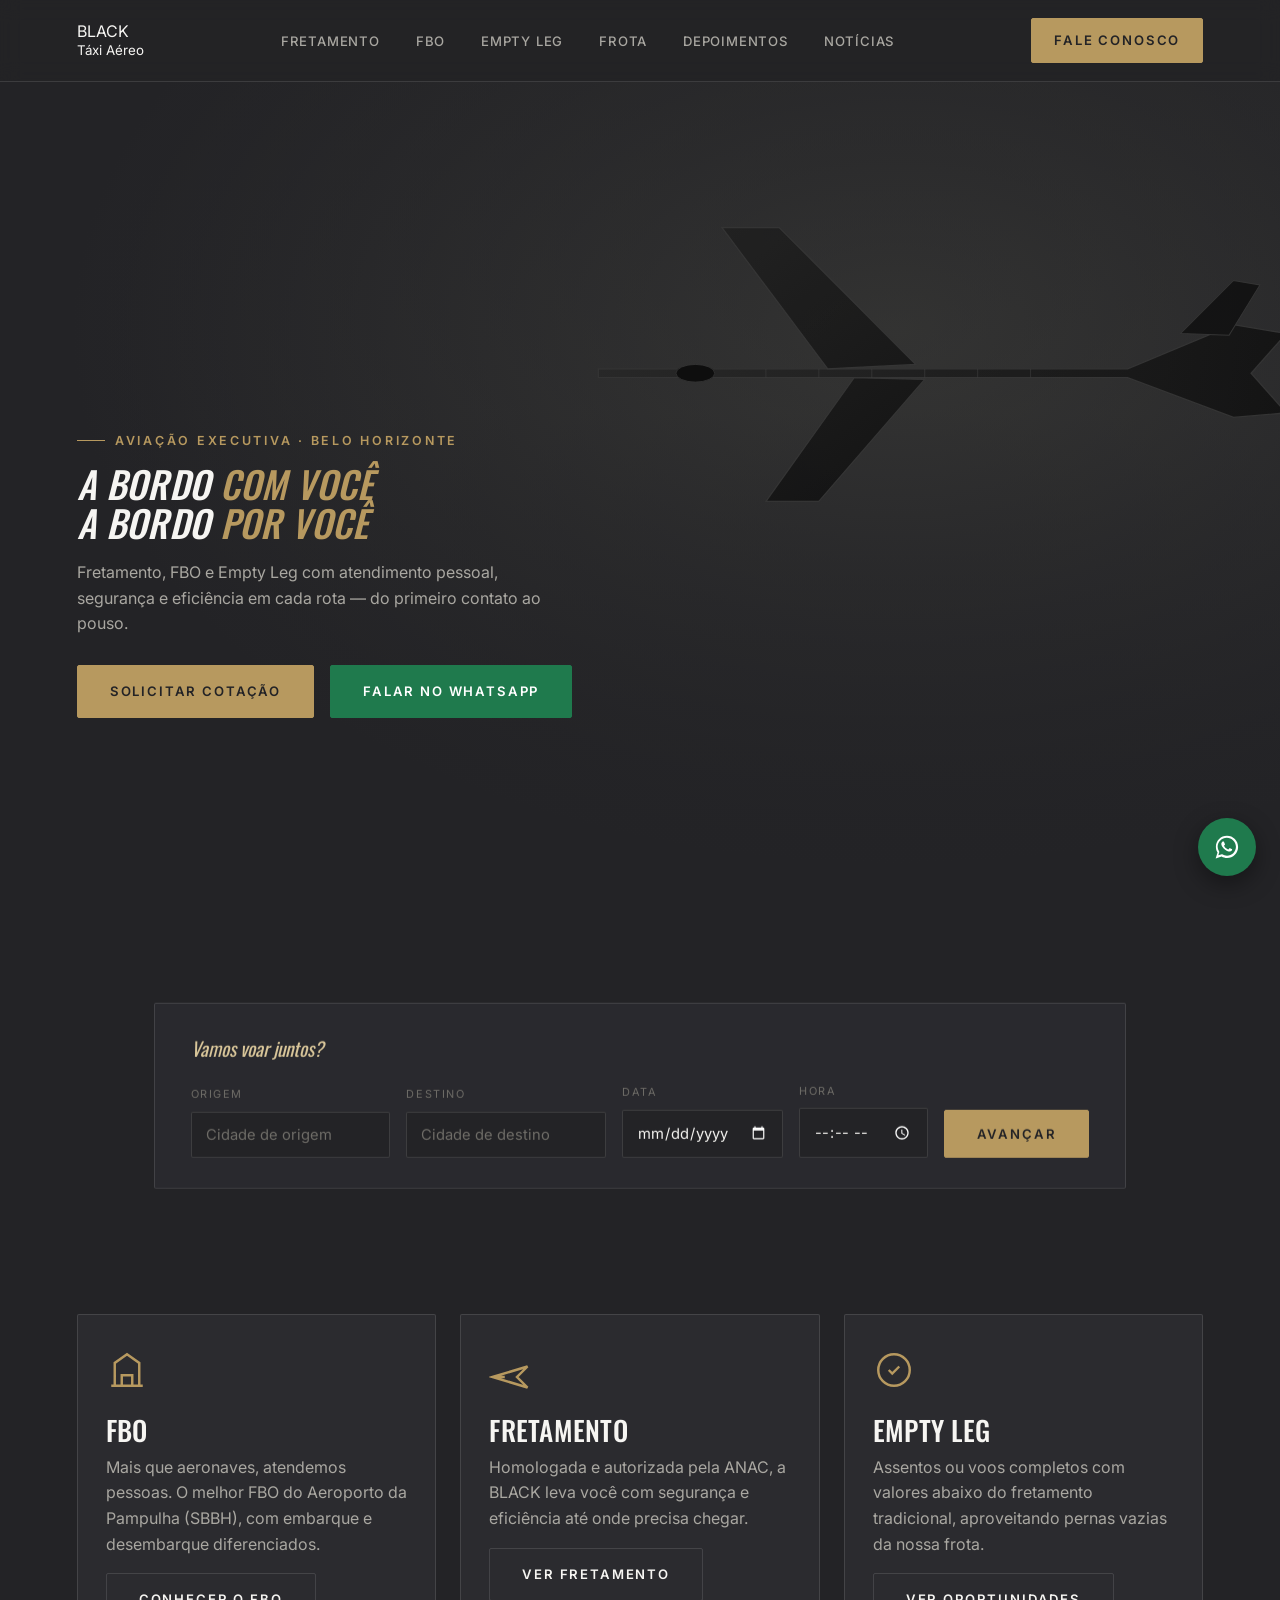
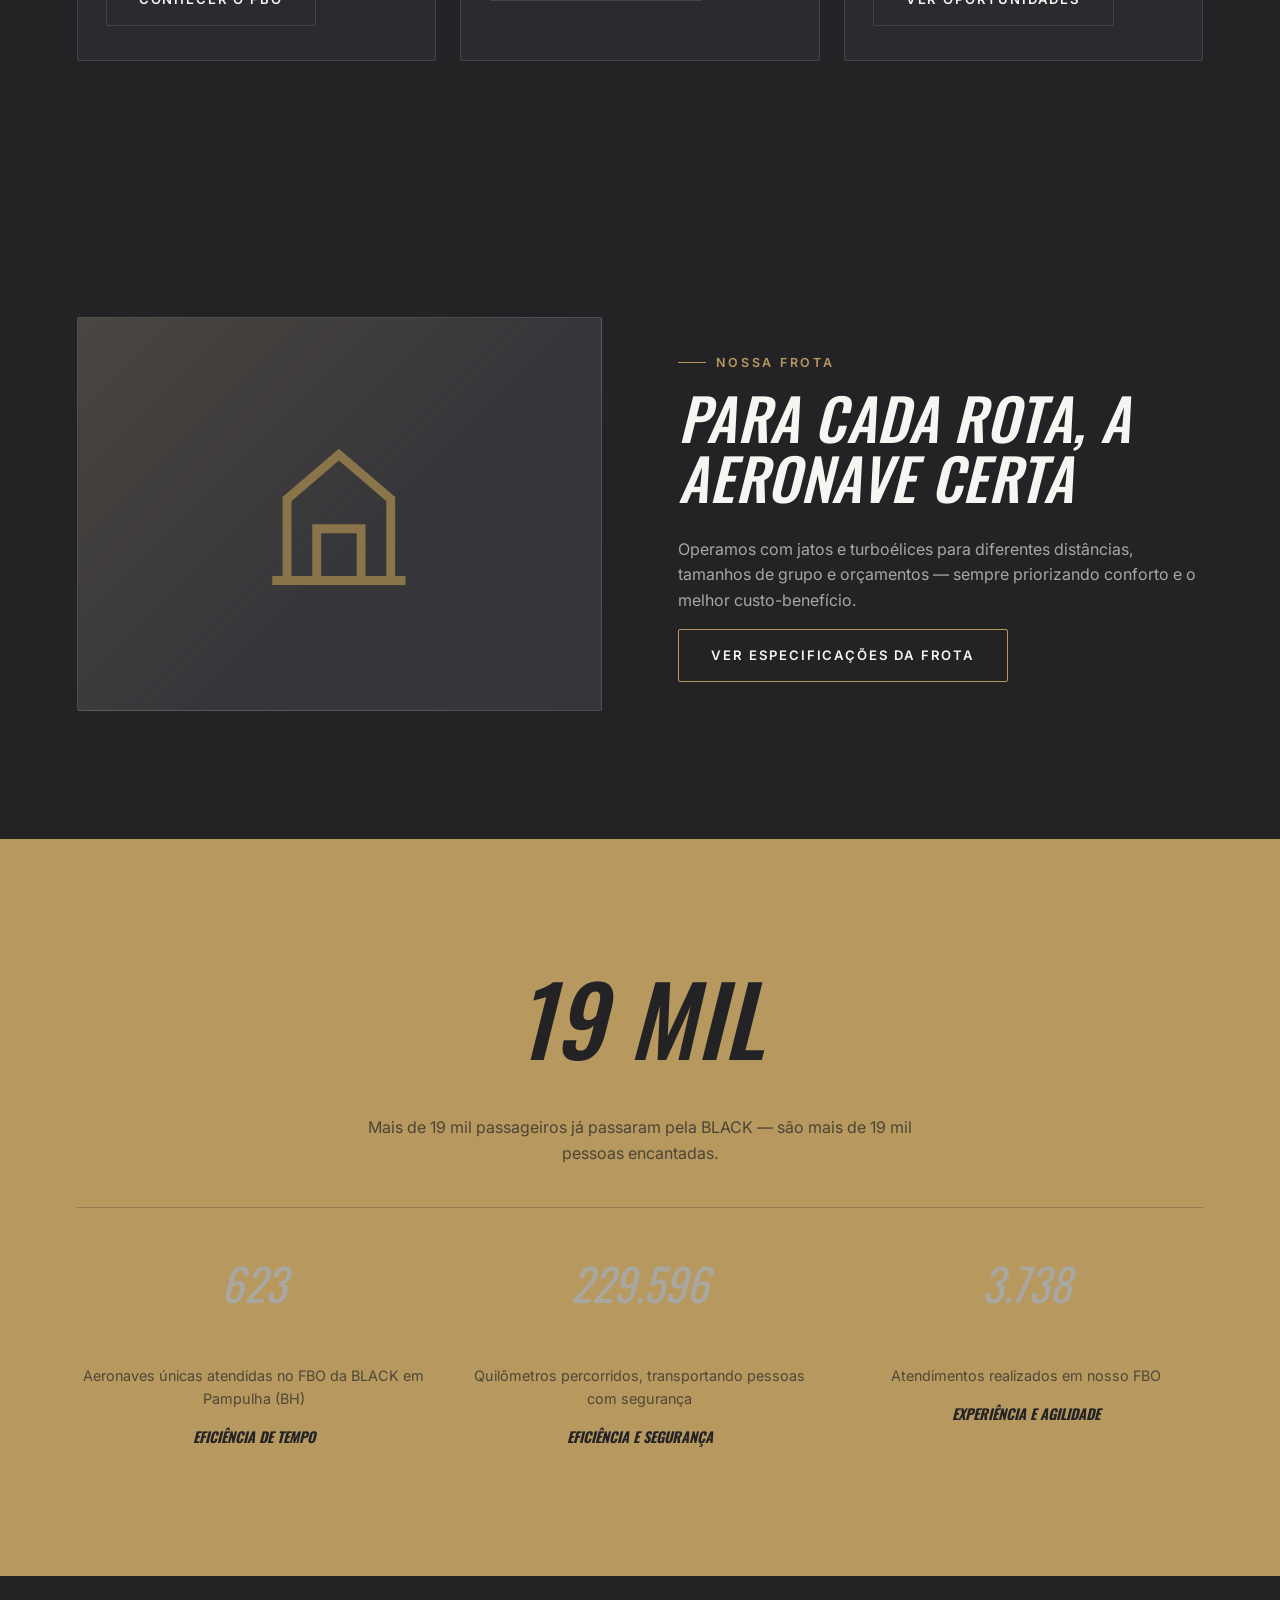
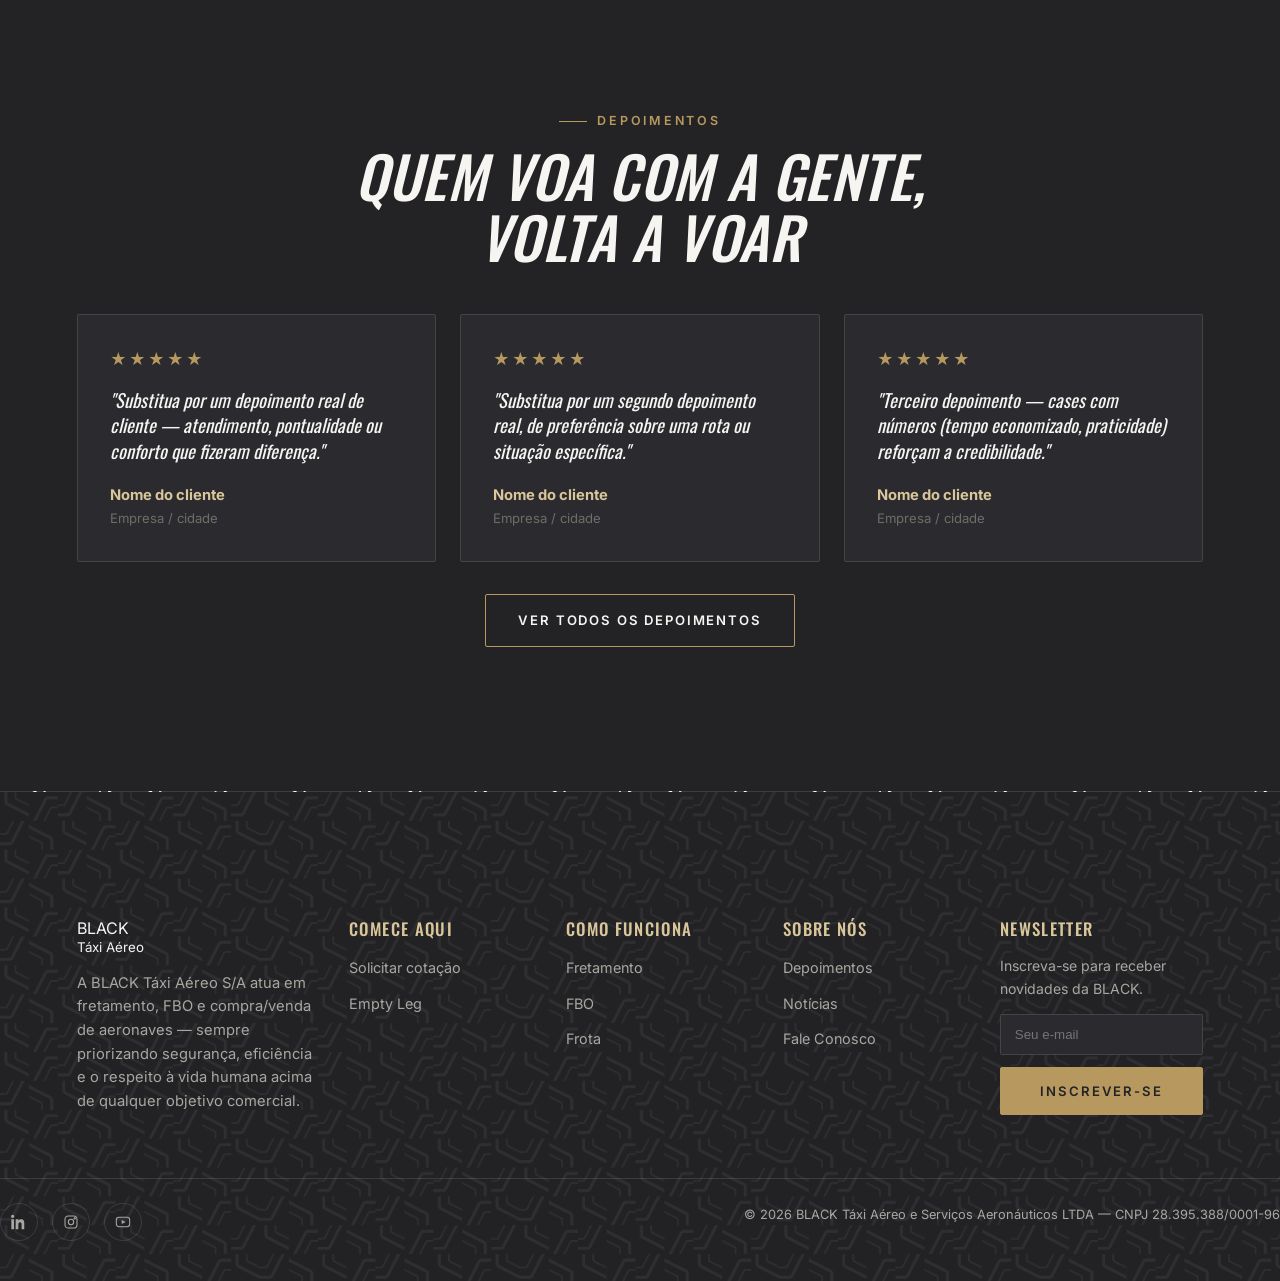
==== commit 8f47e5b7: "Update index.html" ====
--- a/github/index.html
+++ b/github/index.html
@@ -7,7 +7,7 @@
 <meta name="description" content="A bordo com você, por você. Fretamento de aeronaves executivas, FBO no Aeroporto da Pampulha e voos Empty Leg com a BLACK Táxi Aéreo.">
 <link rel="preconnect" href="https://fonts.googleapis.com">
 <link rel="preconnect" href="https://fonts.gstatic.com" crossorigin>
-<link href="https://fonts.googleapis.com/css2?family=Oswald:ital,wght@0,400;0,500;0,600;1,500;1,600&family=Inter:wght@400;500;600;700&family=Poppins:wght@700;800&display=swap" rel="stylesheet">
+<link href="https://fonts.googleapis.com/css2?family=Oswald:ital,wght@0,400;0,500;0,600;1,500;1,600&family=Inter:wght@400;500;600;700&display=swap" rel="stylesheet">
 <link rel="icon" href="data:image/svg+xml,%3Csvg xmlns=%27http://www.w3.org/2000/svg%27 viewBox=%270 0 100 100%27%3E%3Crect width=%27100%27 height=%27100%27 fill=%27%230a0a0a%27/%3E%3Ctext x=%2750%27 y=%2766%27 font-family=%27Georgia,serif%27 font-style=%27italic%27 font-size=%2760%27 fill=%27%23b7995f%27 text-anchor=%27middle%27%3EB%3C/text%3E%3C/svg%3E">
 <link rel="stylesheet" href="css/style.css">
 </head>
@@ -15,7 +15,7 @@
 
 <header class="site-header">
   <nav class="nav container">
-    <a href="index.html" class="logo"><img src="assets/img/black-logo.png" alt="BLACK" class="logo-img"><span class="logo-sub">Táxi Aéreo</span></a>
+    <a href="index.html" class="logo">BLACK<small>Táxi Aéreo</small></a>
     <ul class="nav-links">
       <li><a href="fretamento.html">Fretamento</a></li>
       <li><a href="fbo.html">FBO</a></li>
@@ -45,14 +45,15 @@
 
 <main>
 
-  <section class="hero hero-photo" style="background-image:url('assets/img/fotos/hero-jato-noite.jpg')">
+  <section class="hero">
+    <img src="assets/img/plane-silhouette.svg" class="hero-plane" alt="">
     <div class="hero-inner container">
       <p class="eyebrow">Aviação executiva · Belo Horizonte</p>
-      <h1>A bordo <span class="accent">com você</span><br>a bordo <span class="accent">por você</span></h1>
-      <p class="hero-sub max-560">Fretamento, FBO e Empty Leg com atendimento pessoal, segurança e eficiência em cada rota — do primeiro contato ao pouso.</p>
+      <h1 class="hero-tag">A bordo <span class="accent">com você</span><br>A bordo <span class="accent">por você</span></h1>
+      <p class="hero-sub">Fretamento, FBO e Empty Leg com atendimento pessoal, segurança e eficiência em cada rota — do primeiro contato ao pouso.</p>
       <div class="hero-actions">
         <a href="fale-conosco.html" class="btn btn-solid">Solicitar cotação</a>
-        <a href="https://wa.me/553141416681" class="btn btn-whatsapp" target="_blank" rel="noopener">Falar no WhatsApp</a>
+        <a href="https://wa.me/553182173791" class="btn btn-whatsapp" target="_blank" rel="noopener">Falar no WhatsApp</a>
       </div>
     </div>
   </section>
@@ -86,72 +87,23 @@
   <section>
     <div class="container">
       <div class="grid-3">
-        <div class="card card-photo">
-          <div class="card-photo-media">
-            <img src="assets/img/fotos/jato-nariz-por-do-sol.jpg" alt="Jato da BLACK ao pôr do sol, pronto para embarque" loading="lazy">
-          </div>
-          <div class="card-body">
-            <h3>Fretamento</h3>
-            <p>Homologada e autorizada pela ANAC, a BLACK leva você com segurança e eficiência até onde precisa chegar.</p>
-            <a href="fretamento.html" class="btn btn-ghost">Ver fretamento</a>
-          </div>
-        </div>
-        <div class="card card-photo">
-          <div class="card-photo-media">
-            <img src="assets/img/fotos/sala-vip-aberta.jpg" alt="Sala VIP do FBO da BLACK no Aeroporto da Pampulha" loading="lazy">
-          </div>
-          <div class="card-body">
-            <h3>FBO</h3>
-            <p>Mais que aeronaves, atendemos pessoas. O melhor FBO do Aeroporto da Pampulha (SBBH), com embarque e desembarque diferenciados.</p>
-            <a href="fbo.html" class="btn btn-ghost">Conhecer o FBO</a>
-          </div>
-        </div>
-        <div class="card card-photo">
-          <div class="card-photo-media">
-            <img src="assets/img/fotos/patio-aereo.jpg" alt="Aeronaves da BLACK no pátio do Aeroporto da Pampulha" loading="lazy">
-          </div>
-          <div class="card-body">
-            <h3>Empty Leg</h3>
-            <p>Assentos ou voos completos com valores abaixo do fretamento tradicional, aproveitando pernas vazias da nossa frota.</p>
-            <a href="empty-leg.html" class="btn btn-ghost">Ver oportunidades</a>
-          </div>
-        </div>
-      </div>
-    </div>
-  </section>
-
-  <section class="pillars-band">
-    <div class="pillars-bg" style="background-image:url('assets/img/padronagem.png')"></div>
-    <div class="container">
-      <div class="section-head center">
-        <p class="eyebrow" style="justify-content:center">Nossos valores</p>
-        <h2>O que guia cada voo</h2>
-      </div>
-      <div class="pillars-grid">
-        <div class="pillar">
-          <span class="pillar-num">01</span>
-          <h4>Segurança</h4>
-          <p>Nunca abrimos mão dela — mesmo que isso signifique atrasar um voo ou trocar de aeronave.</p>
-        </div>
-        <div class="pillar">
-          <span class="pillar-num">02</span>
-          <h4>Agilidade</h4>
-          <p>Da cotação ao embarque, resolvemos rápido — seu tempo importa tanto quanto o nosso.</p>
-        </div>
-        <div class="pillar">
-          <span class="pillar-num">03</span>
-          <h4>Transparência</h4>
-          <p>Preço, rota e aeronave claros desde a primeira conversa, sem letras miúdas.</p>
-        </div>
-        <div class="pillar">
-          <span class="pillar-num">04</span>
-          <h4>Credibilidade</h4>
-          <p>Operação homologada pela ANAC e clientes que voltam a voar com a gente.</p>
-        </div>
-        <div class="pillar">
-          <span class="pillar-num">05</span>
-          <h4>Profissionalismo</h4>
-          <p>Equipe treinada para tratar cada detalhe do voo — e de quem está a bordo — com seriedade.</p>
+        <div class="card">
+          <svg class="icon" viewBox="0 0 24 24" fill="none" stroke="currentColor" stroke-width="1.4"><path d="M3 21h18M5 21V8l7-5 7 5v13M9 21v-6h6v6"/></svg>
+          <h3>FBO</h3>
+          <p>Mais que aeronaves, atendemos pessoas. O melhor FBO do Aeroporto da Pampulha (SBBH), com embarque e desembarque diferenciados.</p>
+          <a href="fbo.html" class="btn btn-ghost">Conhecer o FBO</a>
+        </div>
+        <div class="card">
+          <svg class="icon" viewBox="0 0 24 24" fill="none" stroke="currentColor" stroke-width="1.4"><path d="M2 16l20-6-6 6 6 6-20-6zm0 0l7 0"/></svg>
+          <h3>Fretamento</h3>
+          <p>Homologada e autorizada pela ANAC, a BLACK leva você com segurança e eficiência até onde precisa chegar.</p>
+          <a href="fretamento.html" class="btn btn-ghost">Ver fretamento</a>
+        </div>
+        <div class="card">
+          <svg class="icon" viewBox="0 0 24 24" fill="none" stroke="currentColor" stroke-width="1.4"><circle cx="12" cy="12" r="9"/><path d="M9 12l2 2 4-4"/></svg>
+          <h3>Empty Leg</h3>
+          <p>Assentos ou voos completos com valores abaixo do fretamento tradicional, aproveitando pernas vazias da nossa frota.</p>
+          <a href="empty-leg.html" class="btn btn-ghost">Ver oportunidades</a>
         </div>
       </div>
     </div>
@@ -159,9 +111,8 @@
 
   <section>
     <div class="container split">
-      <div class="photo-duo">
-        <img src="assets/img/fotos/patio-aereo.jpg" alt="Pátio de aeronaves da BLACK vista do ar, no Aeroporto da Pampulha" class="photo-main" loading="lazy">
-        <img src="assets/img/fotos/turbina-detalhe.jpg" alt="Detalhe da turbina de uma aeronave da frota BLACK" class="photo-accent" loading="lazy">
+      <div class="media-frame">
+        <svg viewBox="0 0 24 24" fill="none" stroke="currentColor" stroke-width="1.2"><path d="M3 21h18M5 21V10l7-6 7 6v11M9 21v-7h6v7"/></svg>
       </div>
       <div>
         <p class="eyebrow">Nossa frota</p>
@@ -173,7 +124,6 @@
   </section>
 
   <section class="stats-band">
-    <div class="stats-bg" style="background-image:url('assets/img/fotos/hangar-entardecer.jpg')"></div>
     <div class="container">
       <div class="stats-headline">
         <h2 class="num"><span data-count="19">0</span> MIL</h2>
@@ -234,7 +184,7 @@
 <footer class="site-footer">
   <div class="container footer-top">
     <div class="footer-about">
-      <a href="index.html" class="logo"><img src="assets/img/black-logo.png" alt="BLACK" class="logo-img"><span class="logo-sub">Táxi Aéreo</span></a>
+      <a href="index.html" class="logo">BLACK<small>Táxi Aéreo</small></a>
       <p style="margin-top:18px">A BLACK Táxi Aéreo S/A atua em fretamento, FBO e compra/venda de aeronaves — sempre priorizando segurança, eficiência e o respeito à vida humana acima de qualquer objetivo comercial.</p>
     </div>
     <div>
@@ -272,9 +222,9 @@
   </div>
   <div class="container footer-bottom">
     <div class="socials">
-      <a href="#" aria-label="LinkedIn" target="_blank" rel="noopener"><svg width="16" height="16" viewBox="0 0 24 24" fill="currentColor"><path d="M4.98 3.5C4.98 4.88 3.87 6 2.5 6S0 4.88 0 3.5 1.12 1 2.5 1 4.98 2.12 4.98 3.5zM.5 8h4V23h-4V8zm7 0h3.8v2.05h.05c.53-1 1.83-2.05 3.77-2.05 4.03 0 4.78 2.65 4.78 6.1V23h-4v-6.85c0-1.63-.03-3.73-2.27-3.73-2.27 0-2.62 1.77-2.62 3.6V23h-4V8z"/></svg></a>
-      <a href="#" aria-label="Instagram" target="_blank" rel="noopener"><svg width="16" height="16" viewBox="0 0 24 24" fill="none" stroke="currentColor" stroke-width="1.6"><rect x="3" y="3" width="18" height="18" rx="5"/><circle cx="12" cy="12" r="4"/><circle cx="17.5" cy="6.5" r="1"/></svg></a>
-      <a href="#" aria-label="YouTube" target="_blank" rel="noopener"><svg width="16" height="16" viewBox="0 0 24 24" fill="none" stroke="currentColor" stroke-width="1.6"><rect x="2" y="5" width="20" height="14" rx="4"/><path d="M10 9l6 3-6 3z" fill="currentColor" stroke="none"/></svg></a>
+      <a href="#" aria-label="LinkedIn" target="https://br.linkedin.com/company/black-avia%C3%A7%C3%A3o" rel="noopener"><svg width="16" height="16" viewBox="0 0 24 24" fill="currentColor"><path d="M4.98 3.5C4.98 4.88 3.87 6 2.5 6S0 4.88 0 3.5 1.12 1 2.5 1 4.98 2.12 4.98 3.5zM.5 8h4V23h-4V8zm7 0h3.8v2.05h.05c.53-1 1.83-2.05 3.77-2.05 4.03 0 4.78 2.65 4.78 6.1V23h-4v-6.85c0-1.63-.03-3.73-2.27-3.73-2.27 0-2.62 1.77-2.62 3.6V23h-4V8z"/></svg></a>
+      <a href="https://www.instagram.com/blackaviacao/" aria-label="Instagram" target="https://www.instagram.com/blackaviacao/" rel="noopener"><svg width="16" height="16" viewBox="0 0 24 24" fill="none" stroke="currentColor" stroke-width="1.6"><rect x="3" y="3" width="18" height="18" rx="5"/><circle cx="12" cy="12" r="4"/><circle cx="17.5" cy="6.5" r="1"/></svg></a>
+      <a href="https://www.youtube.com/@BlackAvia%C3%A7%C3%A3o" aria-label="YouTube" target="_blank" rel="noopener"><svg width="16" height="16" viewBox="0 0 24 24" fill="none" stroke="currentColor" stroke-width="1.6"><rect x="2" y="5" width="20" height="14" rx="4"/><path d="M10 9l6 3-6 3z" fill="currentColor" stroke="none"/></svg></a>
     </div>
     <p>© <span data-year>2026</span> BLACK Táxi Aéreo e Serviços Aeronáuticos LTDA — CNPJ 28.395.388/0001-96</p>
   </div>
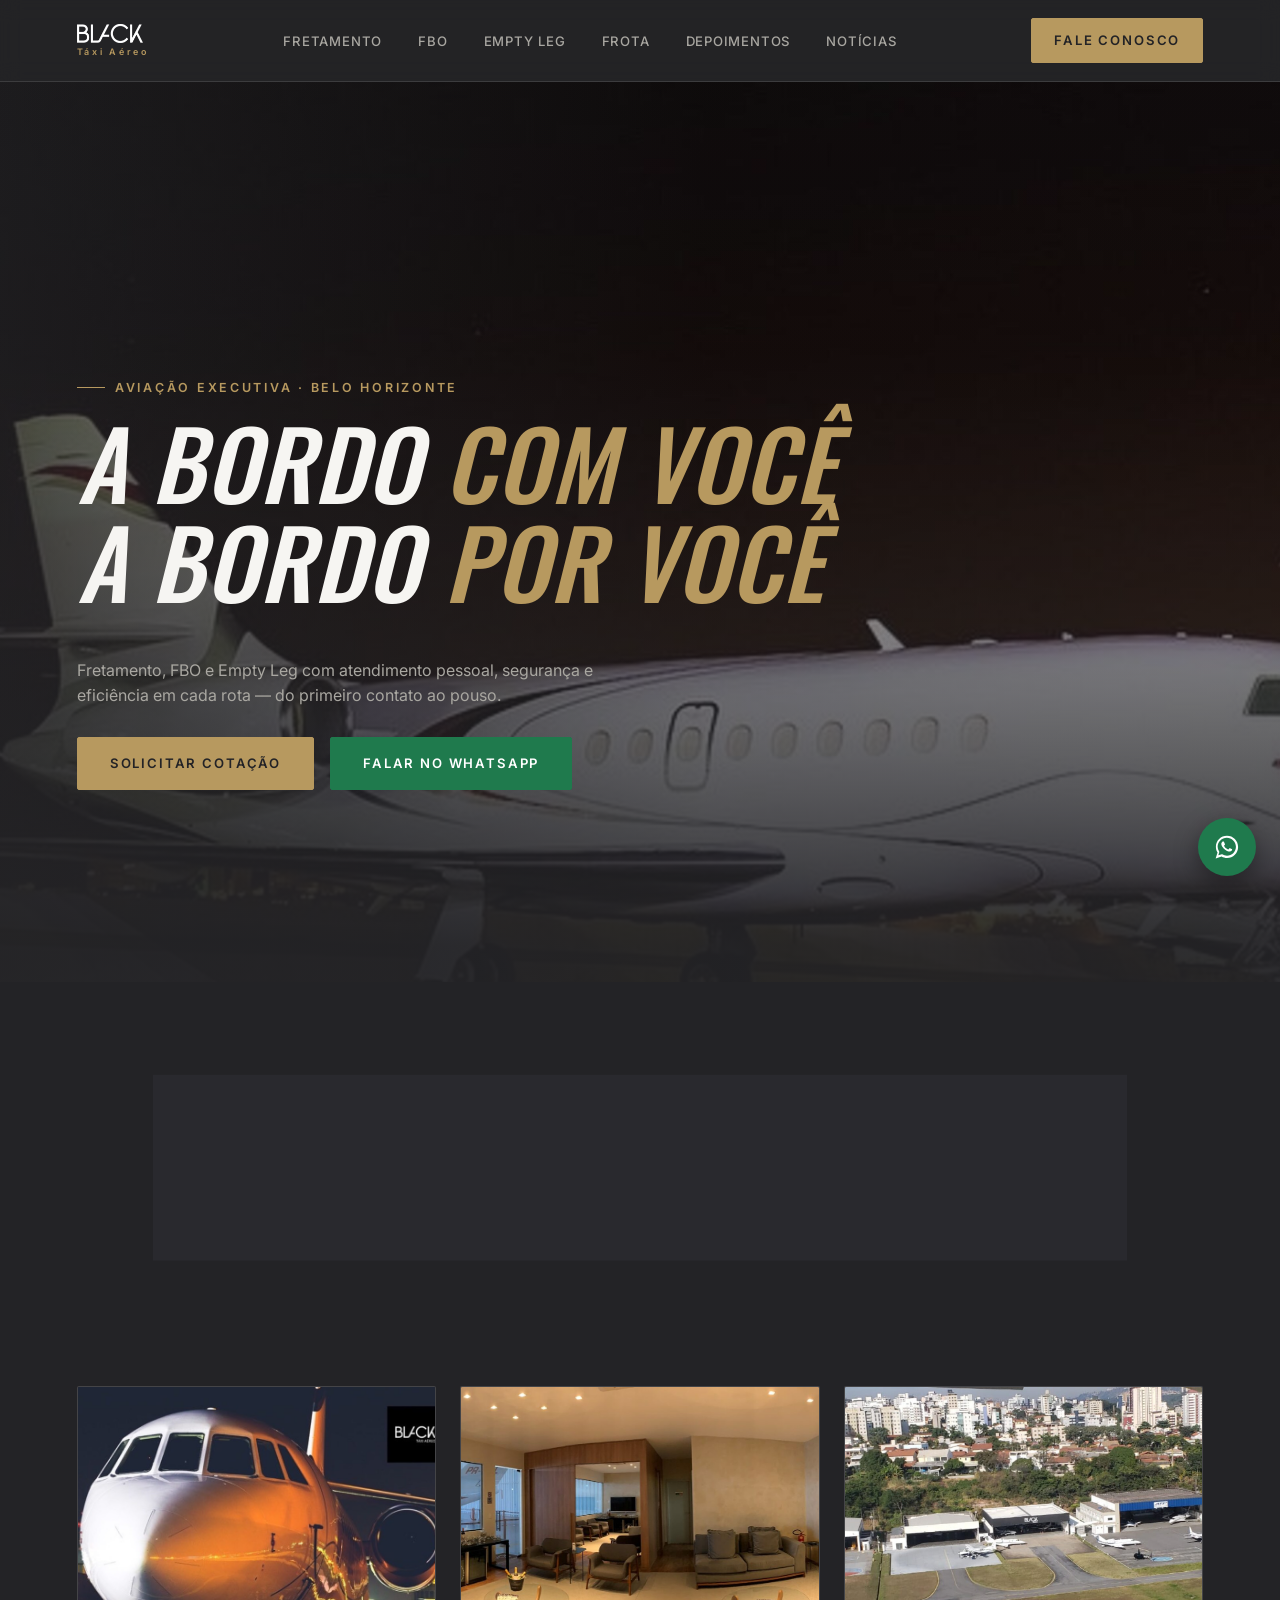
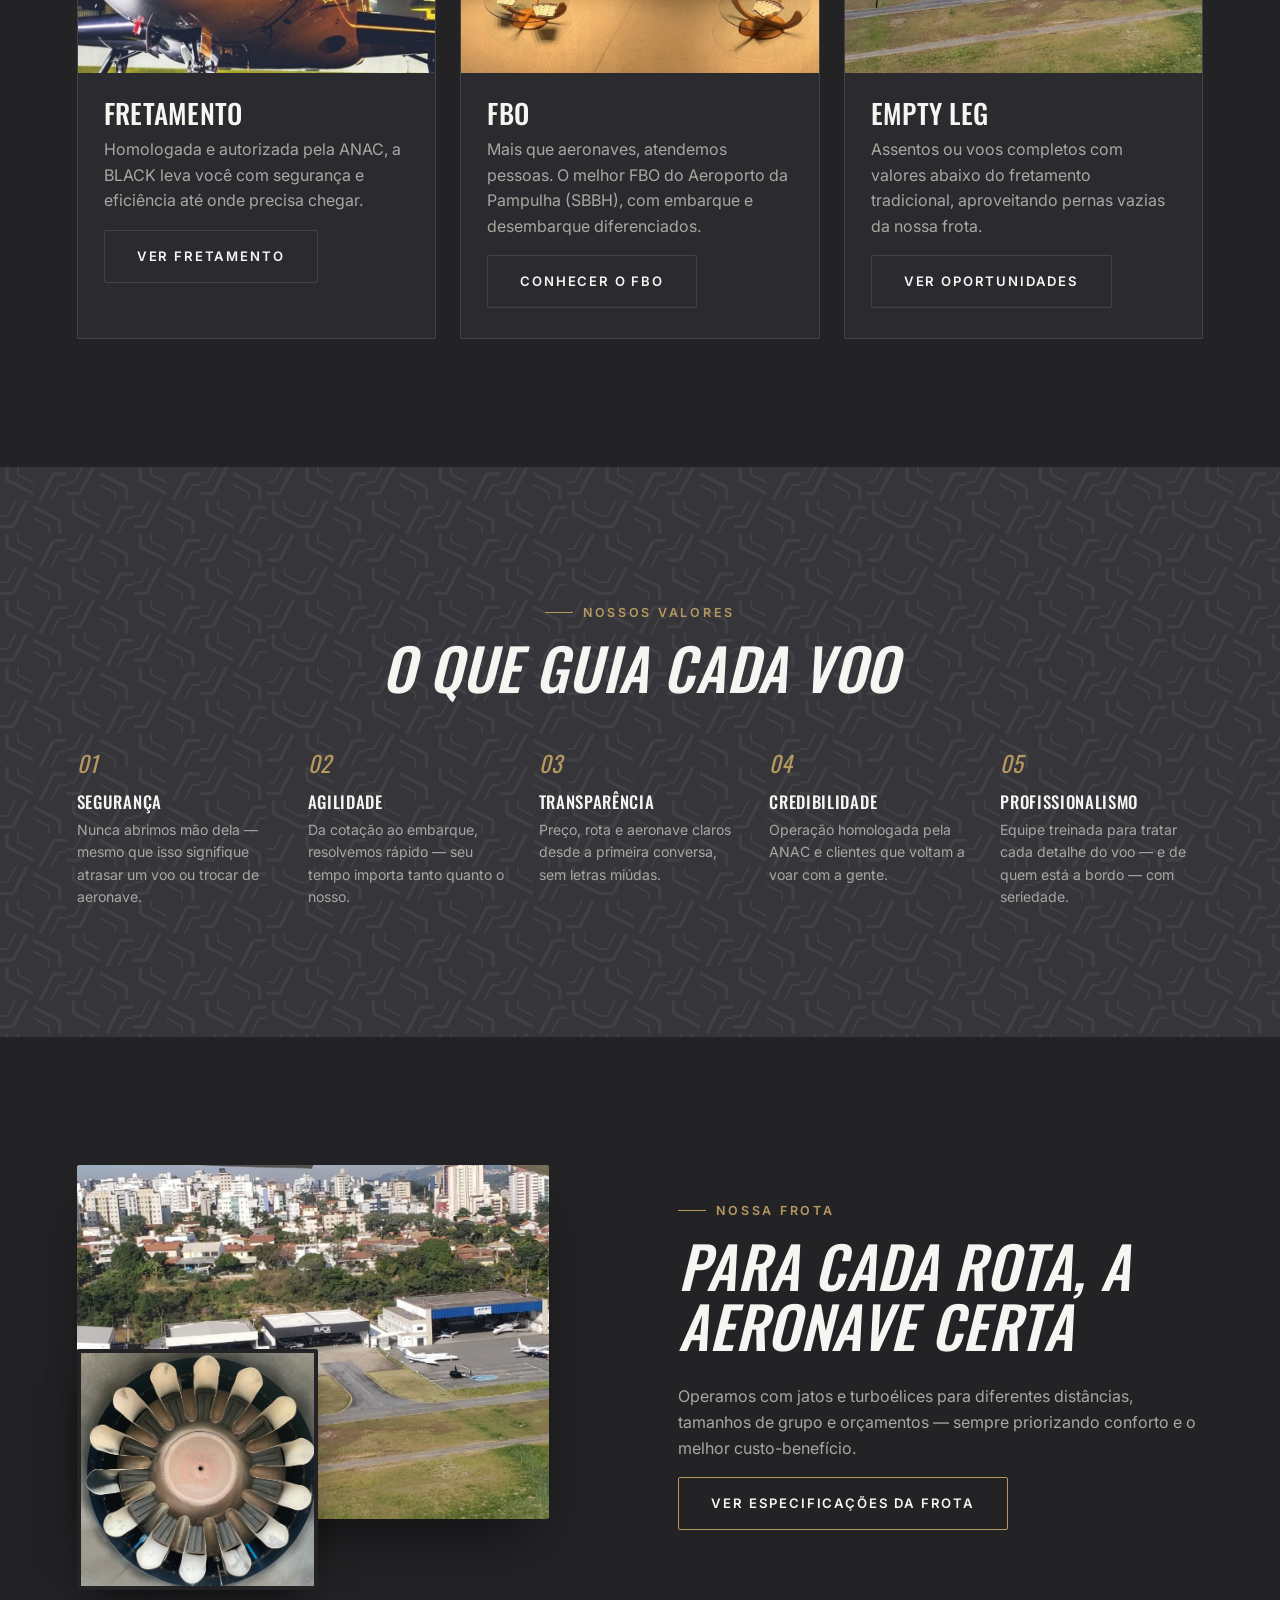
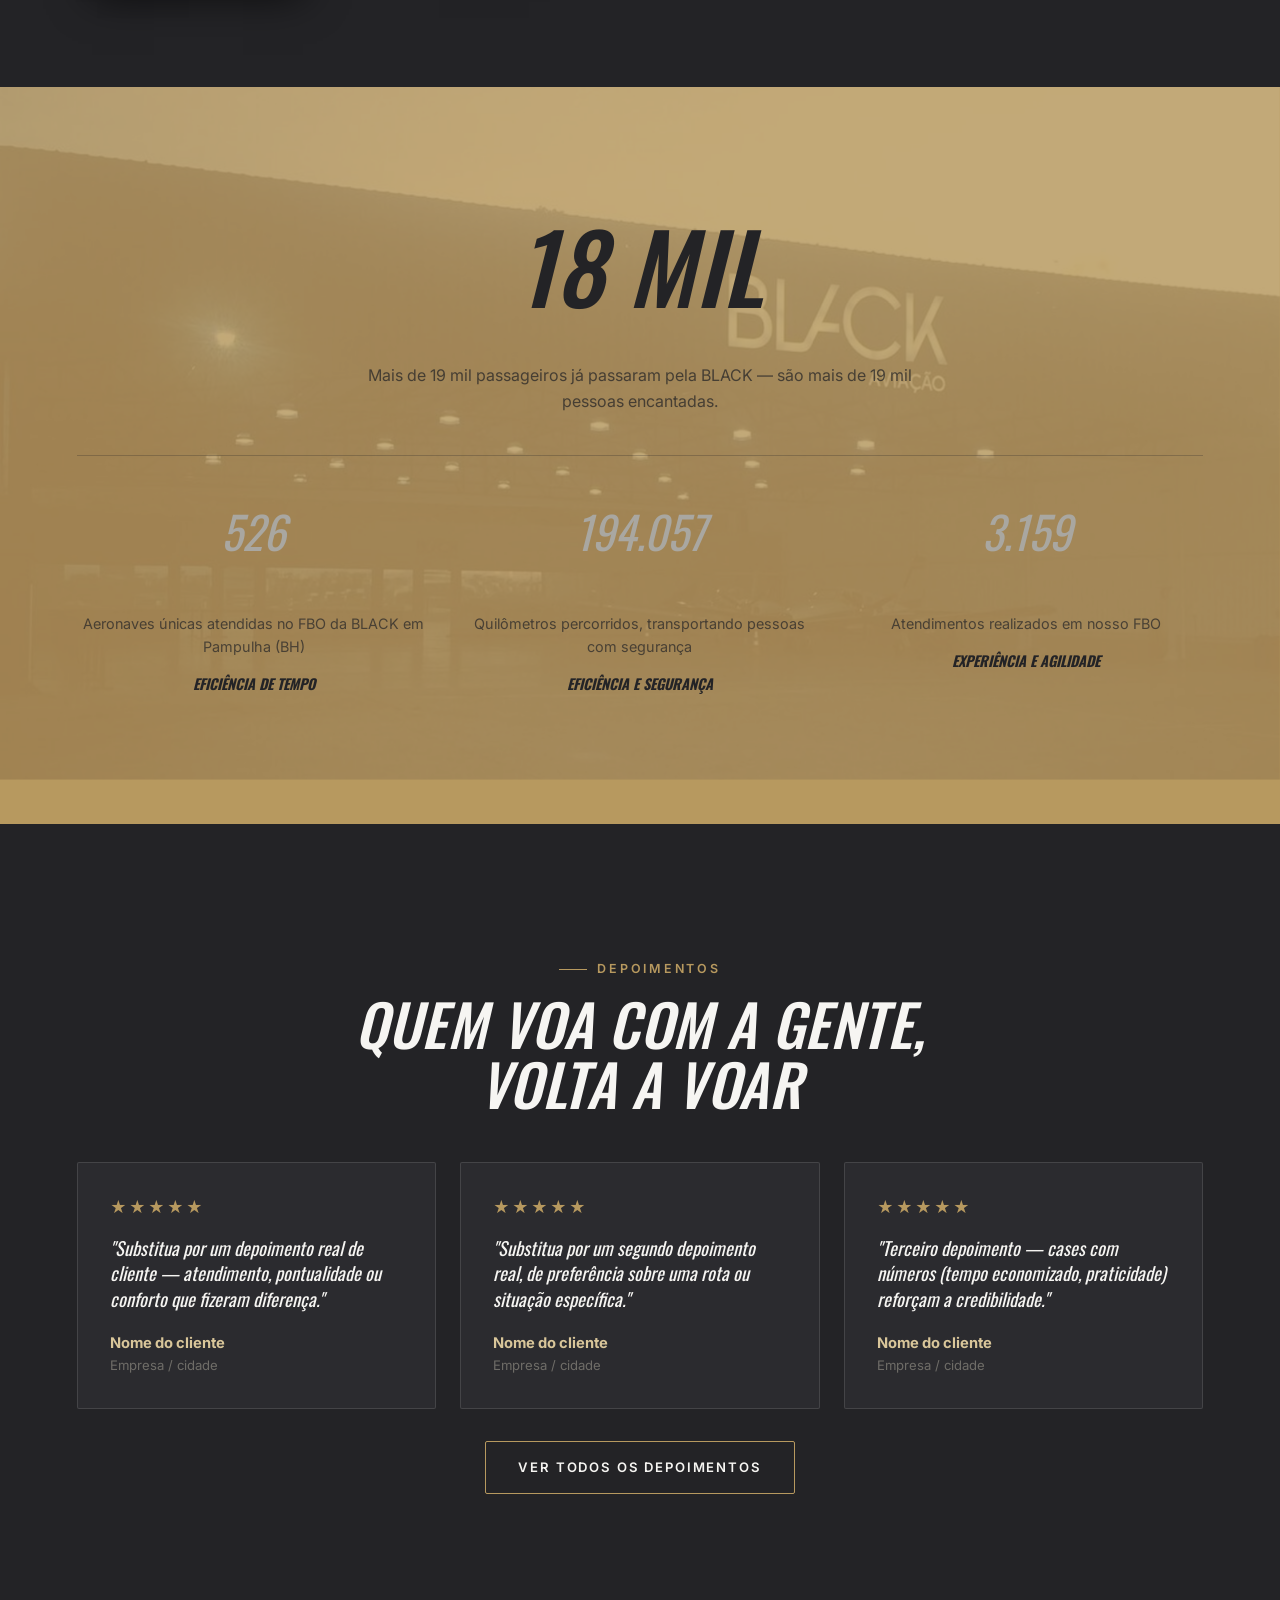
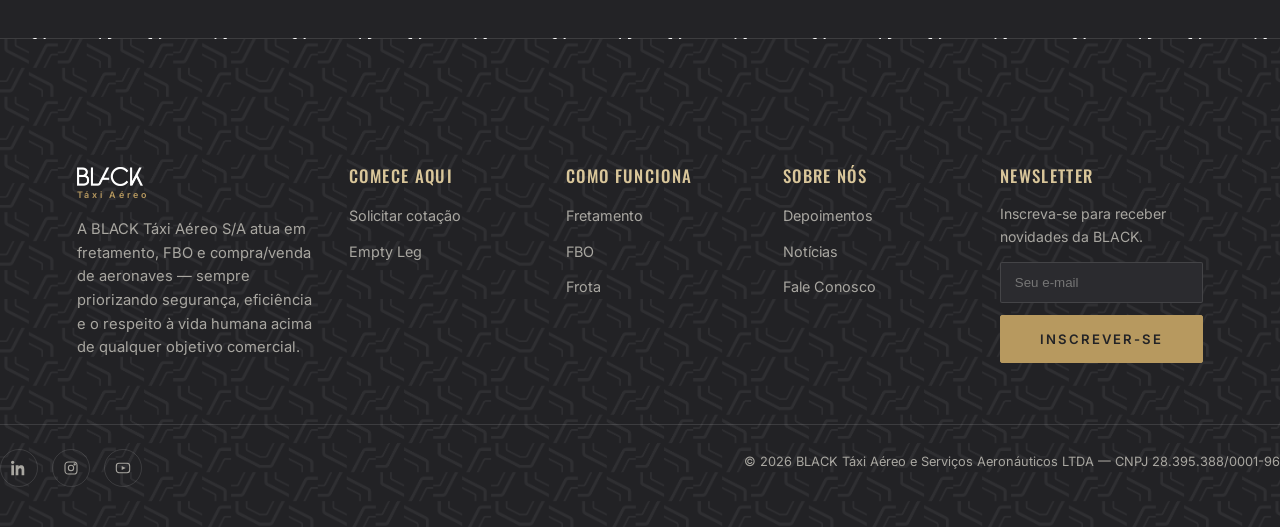
==== commit 4c96971a: "Merge branch 'main' into versão-2" ====
--- a/github/index.html
+++ b/github/index.html
@@ -7,7 +7,7 @@
 <meta name="description" content="A bordo com você, por você. Fretamento de aeronaves executivas, FBO no Aeroporto da Pampulha e voos Empty Leg com a BLACK Táxi Aéreo.">
 <link rel="preconnect" href="https://fonts.googleapis.com">
 <link rel="preconnect" href="https://fonts.gstatic.com" crossorigin>
-<link href="https://fonts.googleapis.com/css2?family=Oswald:ital,wght@0,400;0,500;0,600;1,500;1,600&family=Inter:wght@400;500;600;700&display=swap" rel="stylesheet">
+<link href="https://fonts.googleapis.com/css2?family=Oswald:ital,wght@0,400;0,500;0,600;1,500;1,600&family=Inter:wght@400;500;600;700&family=Poppins:wght@700;800&display=swap" rel="stylesheet">
 <link rel="icon" href="data:image/svg+xml,%3Csvg xmlns=%27http://www.w3.org/2000/svg%27 viewBox=%270 0 100 100%27%3E%3Crect width=%27100%27 height=%27100%27 fill=%27%230a0a0a%27/%3E%3Ctext x=%2750%27 y=%2766%27 font-family=%27Georgia,serif%27 font-style=%27italic%27 font-size=%2760%27 fill=%27%23b7995f%27 text-anchor=%27middle%27%3EB%3C/text%3E%3C/svg%3E">
 <link rel="stylesheet" href="css/style.css">
 </head>
@@ -15,7 +15,7 @@
 
 <header class="site-header">
   <nav class="nav container">
-    <a href="index.html" class="logo">BLACK<small>Táxi Aéreo</small></a>
+    <a href="index.html" class="logo"><img src="assets/img/black-logo.png" alt="BLACK" class="logo-img"><span class="logo-sub">Táxi Aéreo</span></a>
     <ul class="nav-links">
       <li><a href="fretamento.html">Fretamento</a></li>
       <li><a href="fbo.html">FBO</a></li>
@@ -45,12 +45,11 @@
 
 <main>
 
-  <section class="hero">
-    <img src="assets/img/plane-silhouette.svg" class="hero-plane" alt="">
+  <section class="hero hero-photo" style="background-image:url('assets/img/fotos/hero-jato-noite.jpg')">
     <div class="hero-inner container">
       <p class="eyebrow">Aviação executiva · Belo Horizonte</p>
-      <h1 class="hero-tag">A bordo <span class="accent">com você</span><br>A bordo <span class="accent">por você</span></h1>
-      <p class="hero-sub">Fretamento, FBO e Empty Leg com atendimento pessoal, segurança e eficiência em cada rota — do primeiro contato ao pouso.</p>
+      <h1>A bordo <span class="accent">com você</span><br>a bordo <span class="accent">por você</span></h1>
+      <p class="hero-sub max-560">Fretamento, FBO e Empty Leg com atendimento pessoal, segurança e eficiência em cada rota — do primeiro contato ao pouso.</p>
       <div class="hero-actions">
         <a href="fale-conosco.html" class="btn btn-solid">Solicitar cotação</a>
         <a href="https://wa.me/553182173791" class="btn btn-whatsapp" target="_blank" rel="noopener">Falar no WhatsApp</a>
@@ -87,23 +86,72 @@
   <section>
     <div class="container">
       <div class="grid-3">
-        <div class="card">
-          <svg class="icon" viewBox="0 0 24 24" fill="none" stroke="currentColor" stroke-width="1.4"><path d="M3 21h18M5 21V8l7-5 7 5v13M9 21v-6h6v6"/></svg>
-          <h3>FBO</h3>
-          <p>Mais que aeronaves, atendemos pessoas. O melhor FBO do Aeroporto da Pampulha (SBBH), com embarque e desembarque diferenciados.</p>
-          <a href="fbo.html" class="btn btn-ghost">Conhecer o FBO</a>
-        </div>
-        <div class="card">
-          <svg class="icon" viewBox="0 0 24 24" fill="none" stroke="currentColor" stroke-width="1.4"><path d="M2 16l20-6-6 6 6 6-20-6zm0 0l7 0"/></svg>
-          <h3>Fretamento</h3>
-          <p>Homologada e autorizada pela ANAC, a BLACK leva você com segurança e eficiência até onde precisa chegar.</p>
-          <a href="fretamento.html" class="btn btn-ghost">Ver fretamento</a>
-        </div>
-        <div class="card">
-          <svg class="icon" viewBox="0 0 24 24" fill="none" stroke="currentColor" stroke-width="1.4"><circle cx="12" cy="12" r="9"/><path d="M9 12l2 2 4-4"/></svg>
-          <h3>Empty Leg</h3>
-          <p>Assentos ou voos completos com valores abaixo do fretamento tradicional, aproveitando pernas vazias da nossa frota.</p>
-          <a href="empty-leg.html" class="btn btn-ghost">Ver oportunidades</a>
+        <div class="card card-photo">
+          <div class="card-photo-media">
+            <img src="assets/img/fotos/jato-nariz-por-do-sol.jpg" alt="Jato da BLACK ao pôr do sol, pronto para embarque" loading="lazy">
+          </div>
+          <div class="card-body">
+            <h3>Fretamento</h3>
+            <p>Homologada e autorizada pela ANAC, a BLACK leva você com segurança e eficiência até onde precisa chegar.</p>
+            <a href="fretamento.html" class="btn btn-ghost">Ver fretamento</a>
+          </div>
+        </div>
+        <div class="card card-photo">
+          <div class="card-photo-media">
+            <img src="assets/img/fotos/sala-vip-aberta.jpg" alt="Sala VIP do FBO da BLACK no Aeroporto da Pampulha" loading="lazy">
+          </div>
+          <div class="card-body">
+            <h3>FBO</h3>
+            <p>Mais que aeronaves, atendemos pessoas. O melhor FBO do Aeroporto da Pampulha (SBBH), com embarque e desembarque diferenciados.</p>
+            <a href="fbo.html" class="btn btn-ghost">Conhecer o FBO</a>
+          </div>
+        </div>
+        <div class="card card-photo">
+          <div class="card-photo-media">
+            <img src="assets/img/fotos/patio-aereo.jpg" alt="Aeronaves da BLACK no pátio do Aeroporto da Pampulha" loading="lazy">
+          </div>
+          <div class="card-body">
+            <h3>Empty Leg</h3>
+            <p>Assentos ou voos completos com valores abaixo do fretamento tradicional, aproveitando pernas vazias da nossa frota.</p>
+            <a href="empty-leg.html" class="btn btn-ghost">Ver oportunidades</a>
+          </div>
+        </div>
+      </div>
+    </div>
+  </section>
+
+  <section class="pillars-band">
+    <div class="pillars-bg" style="background-image:url('assets/img/padronagem.png')"></div>
+    <div class="container">
+      <div class="section-head center">
+        <p class="eyebrow" style="justify-content:center">Nossos valores</p>
+        <h2>O que guia cada voo</h2>
+      </div>
+      <div class="pillars-grid">
+        <div class="pillar">
+          <span class="pillar-num">01</span>
+          <h4>Segurança</h4>
+          <p>Nunca abrimos mão dela — mesmo que isso signifique atrasar um voo ou trocar de aeronave.</p>
+        </div>
+        <div class="pillar">
+          <span class="pillar-num">02</span>
+          <h4>Agilidade</h4>
+          <p>Da cotação ao embarque, resolvemos rápido — seu tempo importa tanto quanto o nosso.</p>
+        </div>
+        <div class="pillar">
+          <span class="pillar-num">03</span>
+          <h4>Transparência</h4>
+          <p>Preço, rota e aeronave claros desde a primeira conversa, sem letras miúdas.</p>
+        </div>
+        <div class="pillar">
+          <span class="pillar-num">04</span>
+          <h4>Credibilidade</h4>
+          <p>Operação homologada pela ANAC e clientes que voltam a voar com a gente.</p>
+        </div>
+        <div class="pillar">
+          <span class="pillar-num">05</span>
+          <h4>Profissionalismo</h4>
+          <p>Equipe treinada para tratar cada detalhe do voo — e de quem está a bordo — com seriedade.</p>
         </div>
       </div>
     </div>
@@ -111,8 +159,9 @@
 
   <section>
     <div class="container split">
-      <div class="media-frame">
-        <svg viewBox="0 0 24 24" fill="none" stroke="currentColor" stroke-width="1.2"><path d="M3 21h18M5 21V10l7-6 7 6v11M9 21v-7h6v7"/></svg>
+      <div class="photo-duo">
+        <img src="assets/img/fotos/patio-aereo.jpg" alt="Pátio de aeronaves da BLACK vista do ar, no Aeroporto da Pampulha" class="photo-main" loading="lazy">
+        <img src="assets/img/fotos/turbina-detalhe.jpg" alt="Detalhe da turbina de uma aeronave da frota BLACK" class="photo-accent" loading="lazy">
       </div>
       <div>
         <p class="eyebrow">Nossa frota</p>
@@ -124,6 +173,7 @@
   </section>
 
   <section class="stats-band">
+    <div class="stats-bg" style="background-image:url('assets/img/fotos/hangar-entardecer.jpg')"></div>
     <div class="container">
       <div class="stats-headline">
         <h2 class="num"><span data-count="19">0</span> MIL</h2>
@@ -184,7 +234,7 @@
 <footer class="site-footer">
   <div class="container footer-top">
     <div class="footer-about">
-      <a href="index.html" class="logo">BLACK<small>Táxi Aéreo</small></a>
+      <a href="index.html" class="logo"><img src="assets/img/black-logo.png" alt="BLACK" class="logo-img"><span class="logo-sub">Táxi Aéreo</span></a>
       <p style="margin-top:18px">A BLACK Táxi Aéreo S/A atua em fretamento, FBO e compra/venda de aeronaves — sempre priorizando segurança, eficiência e o respeito à vida humana acima de qualquer objetivo comercial.</p>
     </div>
     <div>
